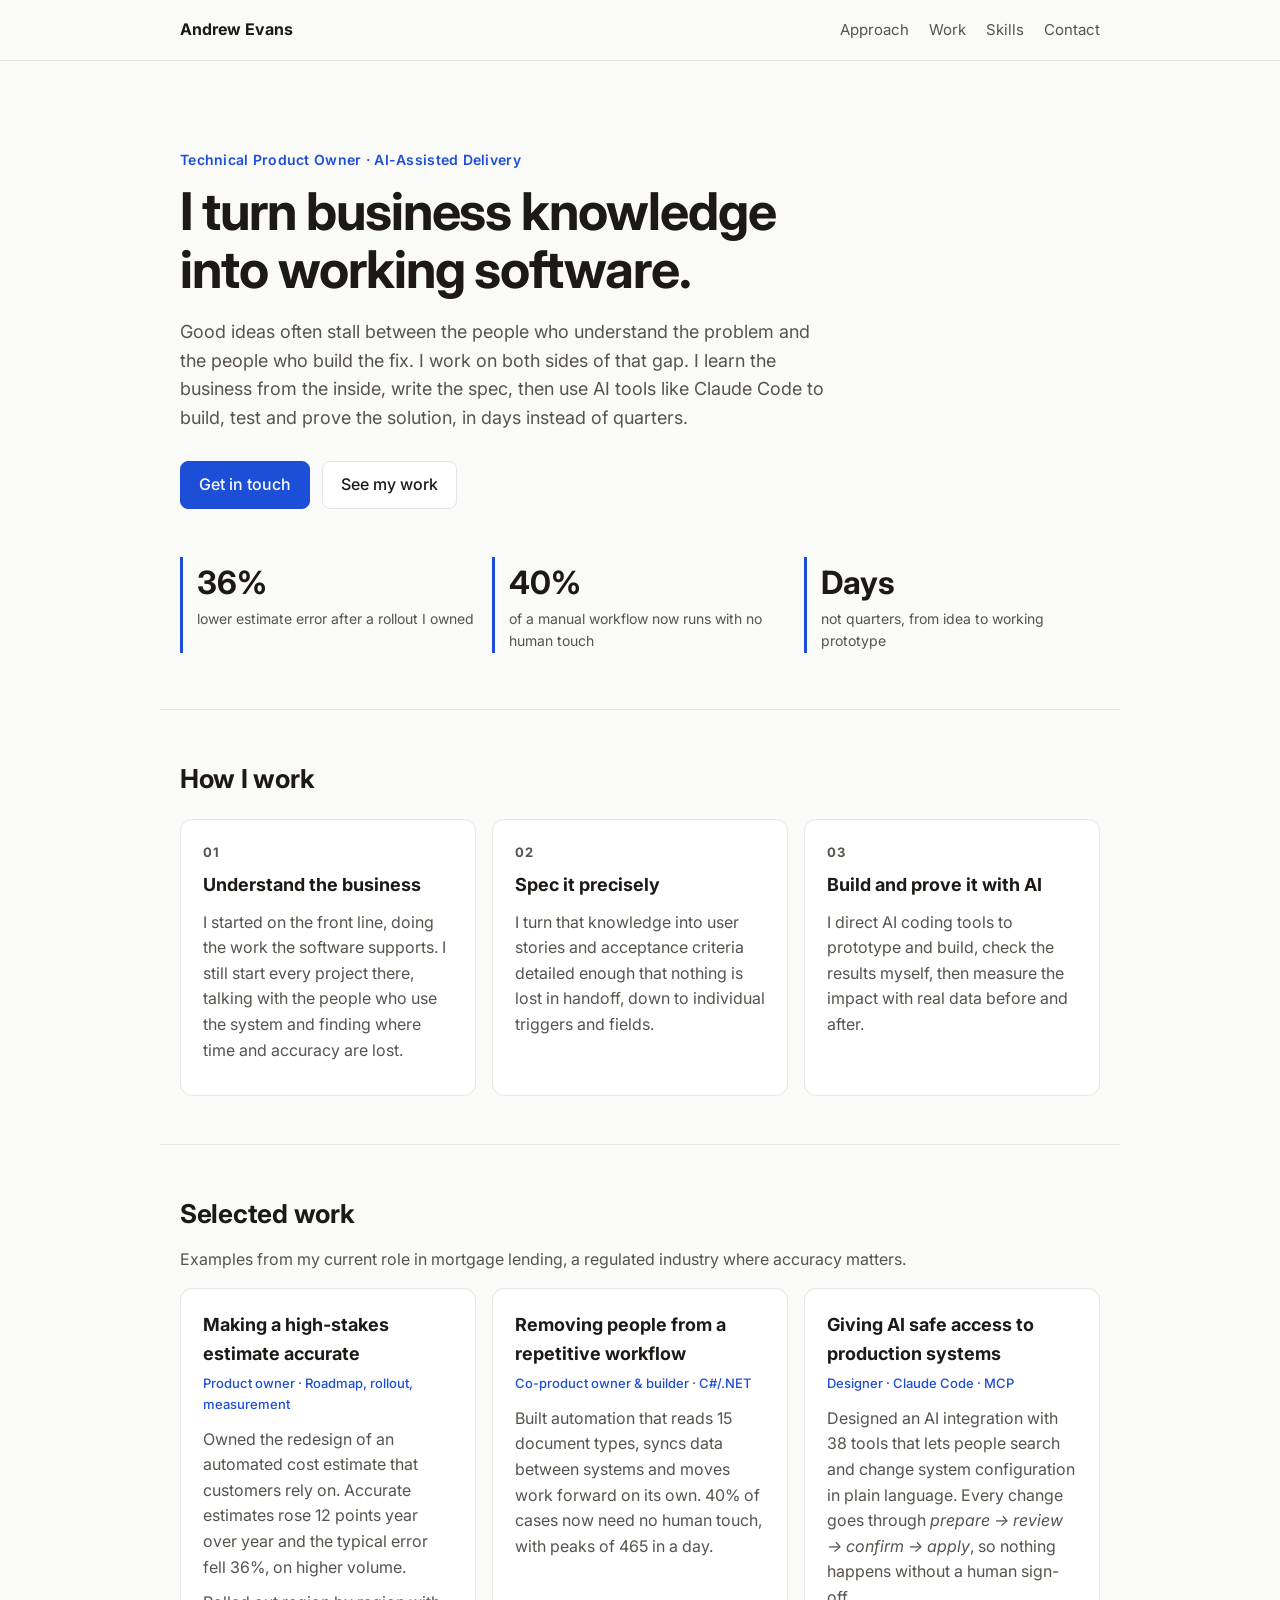
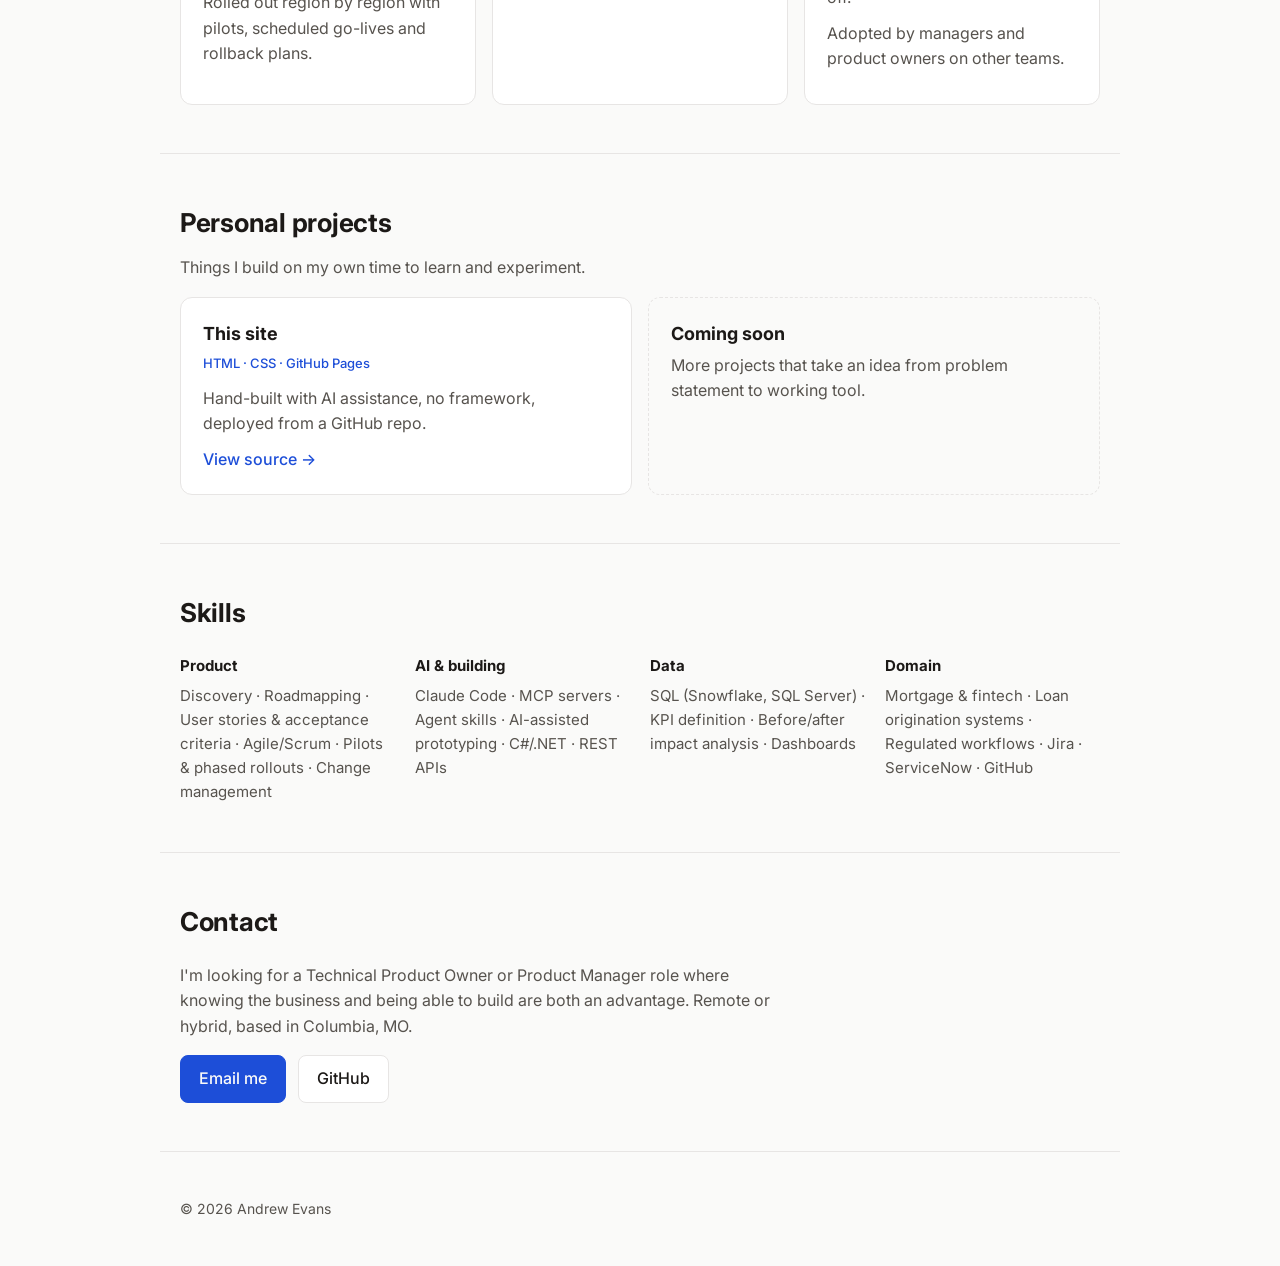
==== index.html @ 9a04994c "Reposition site around AI-assisted product ownership Co-Authored-By: Claude Opus 5.5 <noreply@anthro" ====
<!doctype html>
<html lang="en">
<head>
  <meta charset="utf-8">
  <meta name="viewport" content="width=device-width, initial-scale=1">
  <title>Andrew Evans · Technical Product Owner</title>
  <meta name="description" content="Andrew Evans: Technical Product Owner who uses AI to bridge the gap between business knowledge and implementation.">
  <link rel="preconnect" href="https://fonts.googleapis.com">
  <link rel="preconnect" href="https://fonts.gstatic.com" crossorigin>
  <link href="https://fonts.googleapis.com/css2?family=Inter:wght@400;500;600;700&display=swap" rel="stylesheet">
  <link rel="stylesheet" href="styles.css">
</head>
<body>
  <header class="site-header">
    <nav class="wrap nav">
      <a class="brand" href="#top">Andrew Evans</a>
      <ul>
        <li><a href="#approach">Approach</a></li>
        <li><a href="#work">Work</a></li>
        <li><a href="#skills">Skills</a></li>
        <li><a href="#contact">Contact</a></li>
      </ul>
    </nav>
  </header>

  <main id="top">
    <section class="hero wrap">
      <p class="eyebrow">Technical Product Owner · AI-Assisted Delivery</p>
      <h1>I turn business knowledge into working software.</h1>
      <p class="lede">
        Good ideas often stall between the people who understand the problem and the people who build the fix.
        I work on both sides of that gap. I learn the business from the inside, write the spec, then use AI tools
        like Claude Code to build, test and prove the solution, in days instead of quarters.
      </p>
      <div class="cta">
        <a class="btn primary" href="#contact">Get in touch</a>
        <a class="btn" href="#work">See my work</a>
      </div>
      <dl class="stats">
        <div><dt>36%</dt><dd>lower estimate error after a rollout I owned</dd></div>
        <div><dt>40%</dt><dd>of a manual workflow now runs with no human touch</dd></div>
        <div><dt>Days</dt><dd>not quarters, from idea to working prototype</dd></div>
      </dl>
    </section>

    <section id="approach" class="wrap section">
      <h2>How I work</h2>
      <div class="cards steps">
        <article class="card">
          <p class="step">01</p>
          <h3>Understand the business</h3>
          <p>I started on the front line, doing the work the software supports. I still start every project there, talking with the people who use the system and finding where time and accuracy are lost.</p>
        </article>
        <article class="card">
          <p class="step">02</p>
          <h3>Spec it precisely</h3>
          <p>I turn that knowledge into user stories and acceptance criteria detailed enough that nothing is lost in handoff, down to individual triggers and fields.</p>
        </article>
        <article class="card">
          <p class="step">03</p>
          <h3>Build and prove it with AI</h3>
          <p>I direct AI coding tools to prototype and build, check the results myself, then measure the impact with real data before and after.</p>
        </article>
      </div>
    </section>

    <section id="work" class="wrap section">
      <h2>Selected work</h2>
      <p class="muted">Examples from my current role in mortgage lending, a regulated industry where accuracy matters.</p>
      <div class="cards">
        <article class="card">
          <h3>Making a high-stakes estimate accurate</h3>
          <p class="meta">Product owner · Roadmap, rollout, measurement</p>
          <p>Owned the redesign of an automated cost estimate that customers rely on. Accurate estimates rose 12 points year over year and the typical error fell 36%, on higher volume.</p>
          <p>Rolled out region by region with pilots, scheduled go-lives and rollback plans.</p>
        </article>
        <article class="card">
          <h3>Removing people from a repetitive workflow</h3>
          <p class="meta">Co-product owner &amp; builder · C#/.NET</p>
          <p>Built automation that reads 15 document types, syncs data between systems and moves work forward on its own. 40% of cases now need no human touch, with peaks of 465 in a day.</p>
        </article>
        <article class="card">
          <h3>Giving AI safe access to production systems</h3>
          <p class="meta">Designer · Claude Code · MCP</p>
          <p>Designed an AI integration with 38 tools that lets people search and change system configuration in plain language. Every change goes through <em>prepare → review → confirm → apply</em>, so nothing happens without a human sign-off.</p>
          <p>Adopted by managers and product owners on other teams.</p>
        </article>
      </div>
    </section>

    <section id="projects" class="wrap section">
      <h2>Personal projects</h2>
      <p class="muted">Things I build on my own time to learn and experiment.</p>
      <div class="cards">
        <article class="card">
          <h3>This site</h3>
          <p class="meta">HTML · CSS · GitHub Pages</p>
          <p>Hand-built with AI assistance, no framework, deployed from a GitHub repo.</p>
          <a class="link" href="https://github.com/Andrew-Jake-Evans/andrew-jake-evans.github.io">View source →</a>
        </article>
        <article class="card placeholder">
          <h3>Coming soon</h3>
          <p>More projects that take an idea from problem statement to working tool.</p>
        </article>
      </div>
    </section>

    <section id="skills" class="wrap section">
      <h2>Skills</h2>
      <div class="skills">
        <div><h3>Product</h3><p>Discovery · Roadmapping · User stories &amp; acceptance criteria · Agile/Scrum · Pilots &amp; phased rollouts · Change management</p></div>
        <div><h3>AI &amp; building</h3><p>Claude Code · MCP servers · Agent skills · AI-assisted prototyping · C#/.NET · REST APIs</p></div>
        <div><h3>Data</h3><p>SQL (Snowflake, SQL Server) · KPI definition · Before/after impact analysis · Dashboards</p></div>
        <div><h3>Domain</h3><p>Mortgage &amp; fintech · Loan origination systems · Regulated workflows · Jira · ServiceNow · GitHub</p></div>
      </div>
    </section>

    <section id="contact" class="wrap section contact">
      <h2>Contact</h2>
      <p>I'm looking for a Technical Product Owner or Product Manager role where knowing the business and being able to build are both an advantage. Remote or hybrid, based in Columbia, MO.</p>
      <div class="cta">
        <a class="btn primary" href="mailto:andrew.jake.evans@gmail.com">Email me</a>
        <a class="btn" href="https://github.com/Andrew-Jake-Evans">GitHub</a>
      </div>
    </section>
  </main>

  <footer class="wrap footer">
    <p>© 2026 Andrew Evans</p>
  </footer>
</body>
</html>
---- styles.css ----
:root {
  --bg: #fafaf9;
  --surface: #ffffff;
  --text: #1c1917;
  --muted: #57534e;
  --border: #e7e5e4;
  --accent: #1d4ed8;
  --accent-soft: #dbeafe;
}
@media (prefers-color-scheme: dark) {
  :root {
    --bg: #0c0a09;
    --surface: #1c1917;
    --text: #f5f5f4;
    --muted: #a8a29e;
    --border: #292524;
    --accent: #60a5fa;
    --accent-soft: #172554;
  }
}

* { box-sizing: border-box; }
html { scroll-behavior: smooth; }
body {
  margin: 0;
  background: var(--bg);
  color: var(--text);
  font: 16px/1.6 Inter, system-ui, -apple-system, sans-serif;
}
a { color: var(--accent); }
.wrap { max-width: 960px; margin: 0 auto; padding: 0 20px; }

.site-header {
  position: sticky; top: 0; z-index: 10;
  background: color-mix(in srgb, var(--bg) 85%, transparent);
  backdrop-filter: blur(8px);
  border-bottom: 1px solid var(--border);
}
.nav { display: flex; align-items: center; justify-content: space-between; height: 60px; }
.brand { font-weight: 700; color: var(--text); text-decoration: none; }
.nav ul { display: flex; gap: 20px; list-style: none; margin: 0; padding: 0; }
.nav ul a { color: var(--muted); text-decoration: none; font-size: 15px; }
.nav ul a:hover { color: var(--text); }

.hero { padding: 88px 20px 56px; }
.eyebrow { color: var(--accent); font-weight: 600; font-size: 14px; letter-spacing: .02em; margin: 0 0 12px; }
h1 { font-size: clamp(32px, 5vw, 52px); line-height: 1.1; letter-spacing: -.02em; margin: 0 0 20px; max-width: 18ch; }
.lede { font-size: 18px; color: var(--muted); max-width: 60ch; margin: 0 0 28px; }

.cta { display: flex; flex-wrap: wrap; gap: 12px; }
.btn {
  display: inline-block; padding: 10px 18px; border-radius: 8px;
  border: 1px solid var(--border); background: var(--surface);
  color: var(--text); text-decoration: none; font-weight: 500;
}
.btn:hover { border-color: var(--accent); }
.btn.primary { background: var(--accent); border-color: var(--accent); color: var(--bg); }

.stats { display: grid; grid-template-columns: repeat(auto-fit, minmax(200px, 1fr)); gap: 16px; margin: 48px 0 0; }
.stats div { border-left: 3px solid var(--accent); padding-left: 14px; }
.stats dt { font-size: 32px; font-weight: 700; }
.stats dd { margin: 0; color: var(--muted); font-size: 14px; }

.section { padding: 48px 20px; border-top: 1px solid var(--border); }
h2 { font-size: 26px; letter-spacing: -.01em; margin: 0 0 20px; }
.muted { color: var(--muted); margin-top: -8px; }

.cards { display: grid; grid-template-columns: repeat(auto-fit, minmax(260px, 1fr)); gap: 16px; }
.card { background: var(--surface); border: 1px solid var(--border); border-radius: 12px; padding: 22px; }
.card h3 { margin: 0 0 4px; font-size: 18px; }
.card .meta { margin: 0 0 12px; color: var(--accent); font-size: 13px; font-weight: 500; }
.card p { margin: 0 0 10px; color: var(--muted); }
.card.placeholder { border-style: dashed; background: transparent; }
.link { font-weight: 500; text-decoration: none; }

.skills { display: grid; grid-template-columns: repeat(auto-fit, minmax(200px, 1fr)); gap: 20px; }
.skills h3 { margin: 0 0 6px; font-size: 15px; }
.skills p { margin: 0; color: var(--muted); font-size: 15px; }

.contact p { max-width: 60ch; color: var(--muted); }
.footer { padding: 32px 20px; color: var(--muted); font-size: 14px; border-top: 1px solid var(--border); }

@media (max-width: 600px) {
  .nav ul { gap: 14px; }
  .nav ul li:nth-child(3) { display: none; }
  .hero { padding-top: 56px; }
}

.step { font-size: 13px; font-weight: 700; color: var(--accent); margin: 0 0 8px !important; letter-spacing: .05em; }
.steps .card h3 { margin-bottom: 10px; }
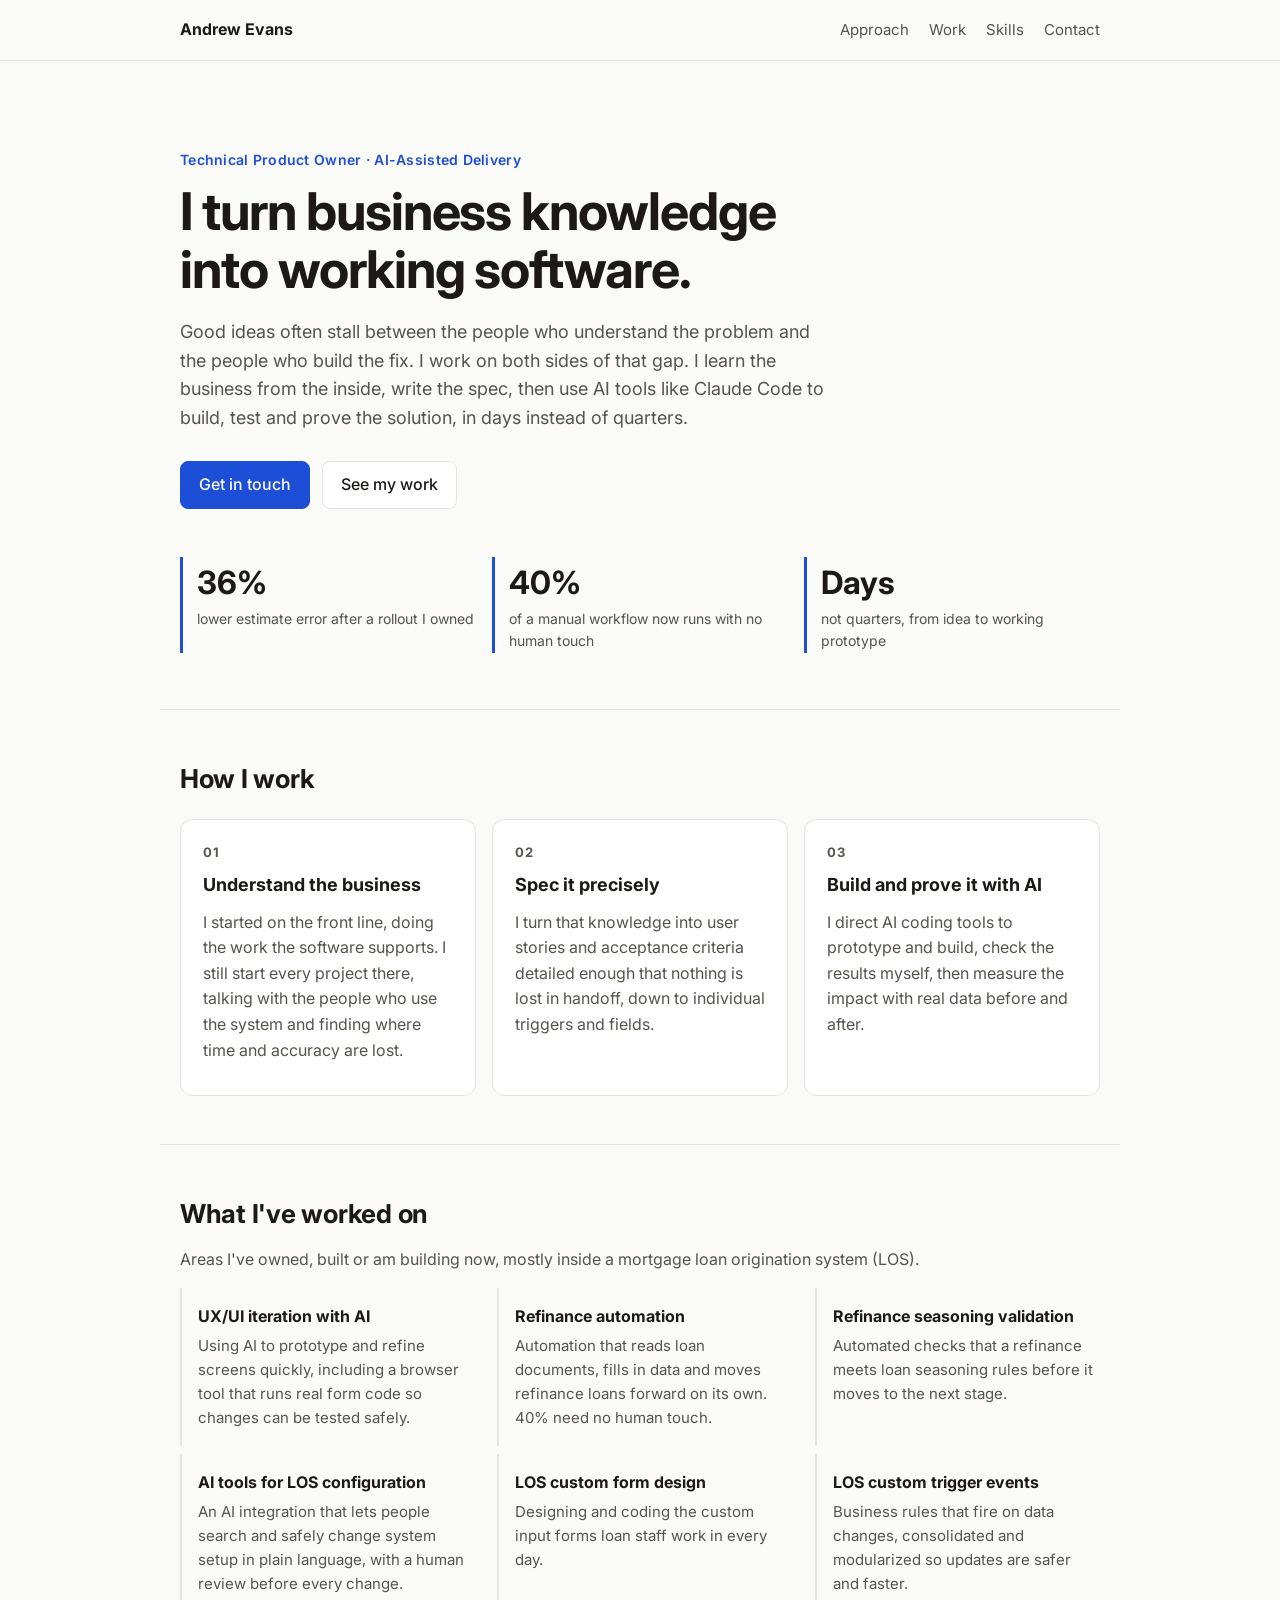
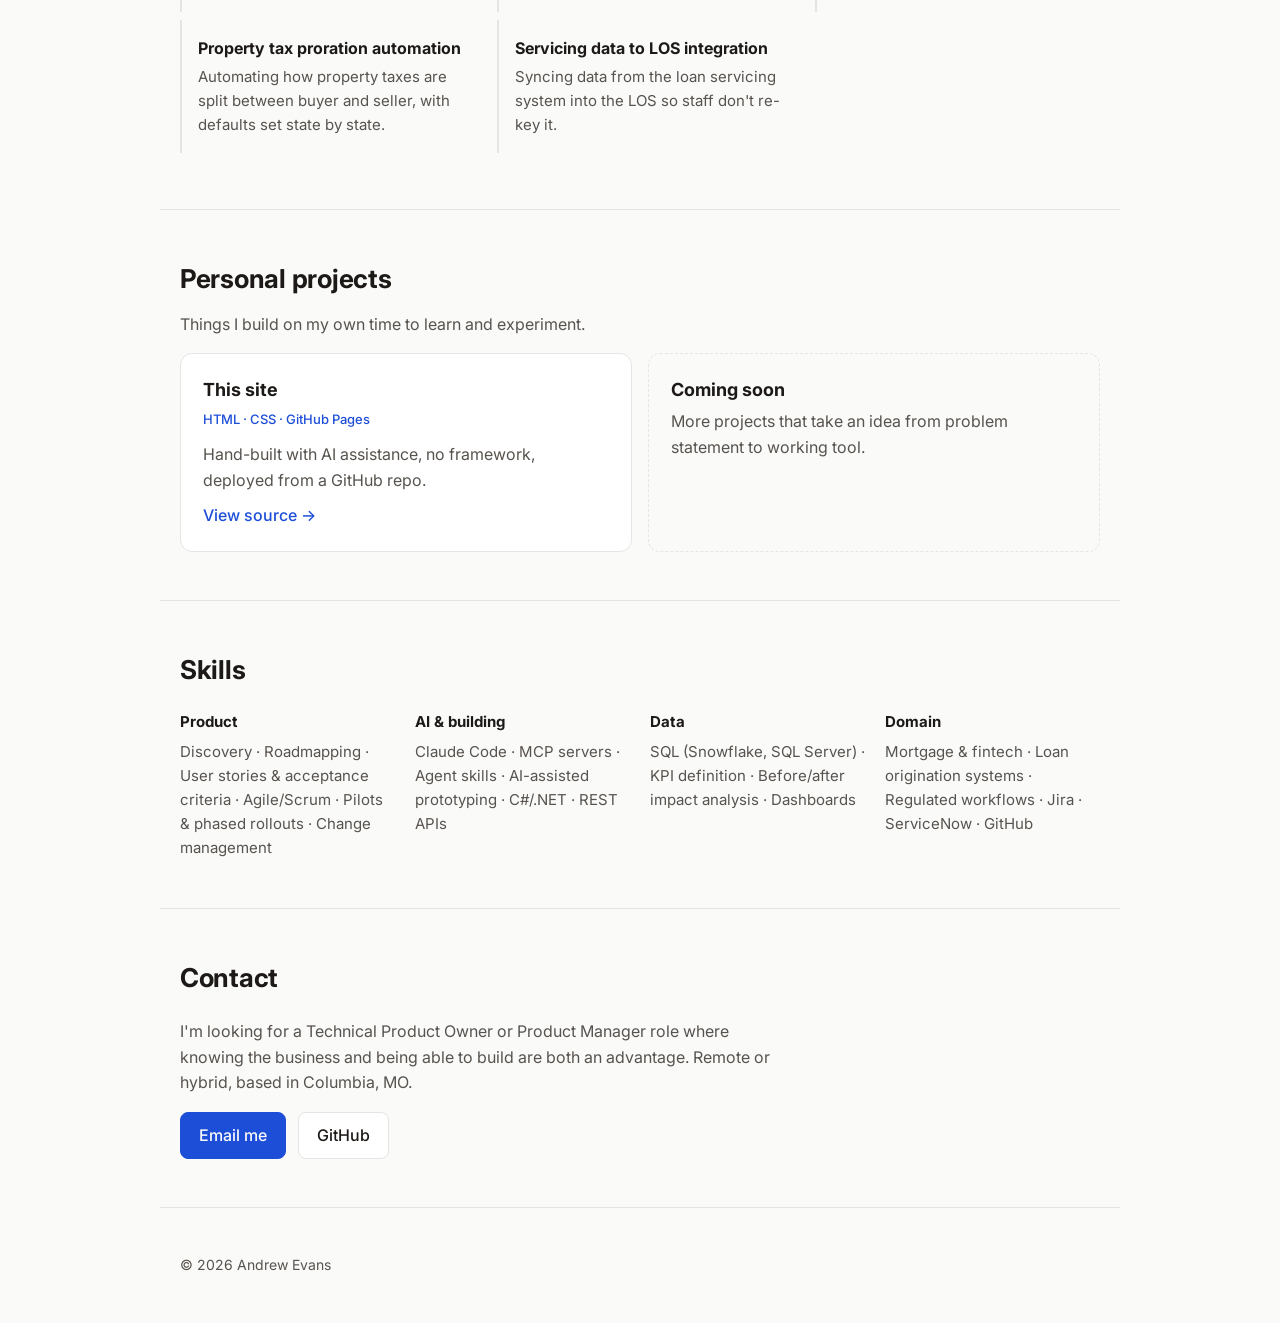
==== commit 74b2b9ec: "Replace selected work with list of areas worked on Co-Authored-By: Claude Opus 5.5 <noreply@anthropi" ====
--- a/index.html
+++ b/index.html
@@ -65,27 +65,42 @@
     </section>
 
     <section id="work" class="wrap section">
-      <h2>Selected work</h2>
-      <p class="muted">Examples from my current role in mortgage lending, a regulated industry where accuracy matters.</p>
-      <div class="cards">
-        <article class="card">
-          <h3>Making a high-stakes estimate accurate</h3>
-          <p class="meta">Product owner · Roadmap, rollout, measurement</p>
-          <p>Owned the redesign of an automated cost estimate that customers rely on. Accurate estimates rose 12 points year over year and the typical error fell 36%, on higher volume.</p>
-          <p>Rolled out region by region with pilots, scheduled go-lives and rollback plans.</p>
-        </article>
-        <article class="card">
-          <h3>Removing people from a repetitive workflow</h3>
-          <p class="meta">Co-product owner &amp; builder · C#/.NET</p>
-          <p>Built automation that reads 15 document types, syncs data between systems and moves work forward on its own. 40% of cases now need no human touch, with peaks of 465 in a day.</p>
-        </article>
-        <article class="card">
-          <h3>Giving AI safe access to production systems</h3>
-          <p class="meta">Designer · Claude Code · MCP</p>
-          <p>Designed an AI integration with 38 tools that lets people search and change system configuration in plain language. Every change goes through <em>prepare → review → confirm → apply</em>, so nothing happens without a human sign-off.</p>
-          <p>Adopted by managers and product owners on other teams.</p>
-        </article>
-      </div>
+      <h2>What I've worked on</h2>
+      <p class="muted">Areas I've owned, built or am building now, mostly inside a mortgage loan origination system (LOS).</p>
+      <ul class="worklist">
+        <li>
+          <h3>UX/UI iteration with AI</h3>
+          <p>Using AI to prototype and refine screens quickly, including a browser tool that runs real form code so changes can be tested safely.</p>
+        </li>
+        <li>
+          <h3>Refinance automation</h3>
+          <p>Automation that reads loan documents, fills in data and moves refinance loans forward on its own. 40% need no human touch.</p>
+        </li>
+        <li>
+          <h3>Refinance seasoning validation</h3>
+          <p>Automated checks that a refinance meets loan seasoning rules before it moves to the next stage.</p>
+        </li>
+        <li>
+          <h3>AI tools for LOS configuration</h3>
+          <p>An AI integration that lets people search and safely change system setup in plain language, with a human review before every change.</p>
+        </li>
+        <li>
+          <h3>LOS custom form design</h3>
+          <p>Designing and coding the custom input forms loan staff work in every day.</p>
+        </li>
+        <li>
+          <h3>LOS custom trigger events</h3>
+          <p>Business rules that fire on data changes, consolidated and modularized so updates are safer and faster.</p>
+        </li>
+        <li>
+          <h3>Property tax proration automation</h3>
+          <p>Automating how property taxes are split between buyer and seller, with defaults set state by state.</p>
+        </li>
+        <li>
+          <h3>Servicing data to LOS integration</h3>
+          <p>Syncing data from the loan servicing system into the LOS so staff don't re-key it.</p>
+        </li>
+      </ul>
     </section>
 
     <section id="projects" class="wrap section">
--- a/styles.css
+++ b/styles.css
@@ -88,3 +88,9 @@
 
 .step { font-size: 13px; font-weight: 700; color: var(--accent); margin: 0 0 8px !important; letter-spacing: .05em; }
 .steps .card h3 { margin-bottom: 10px; }
+
+.worklist { list-style: none; margin: 0; padding: 0; display: grid; grid-template-columns: repeat(auto-fit, minmax(280px, 1fr)); gap: 0 32px; }
+.worklist li { padding: 16px 0 16px 16px; border-left: 2px solid var(--border); margin-bottom: 8px; }
+.worklist li:hover { border-left-color: var(--accent); }
+.worklist h3 { margin: 0 0 4px; font-size: 16px; }
+.worklist p { margin: 0; color: var(--muted); font-size: 15px; }
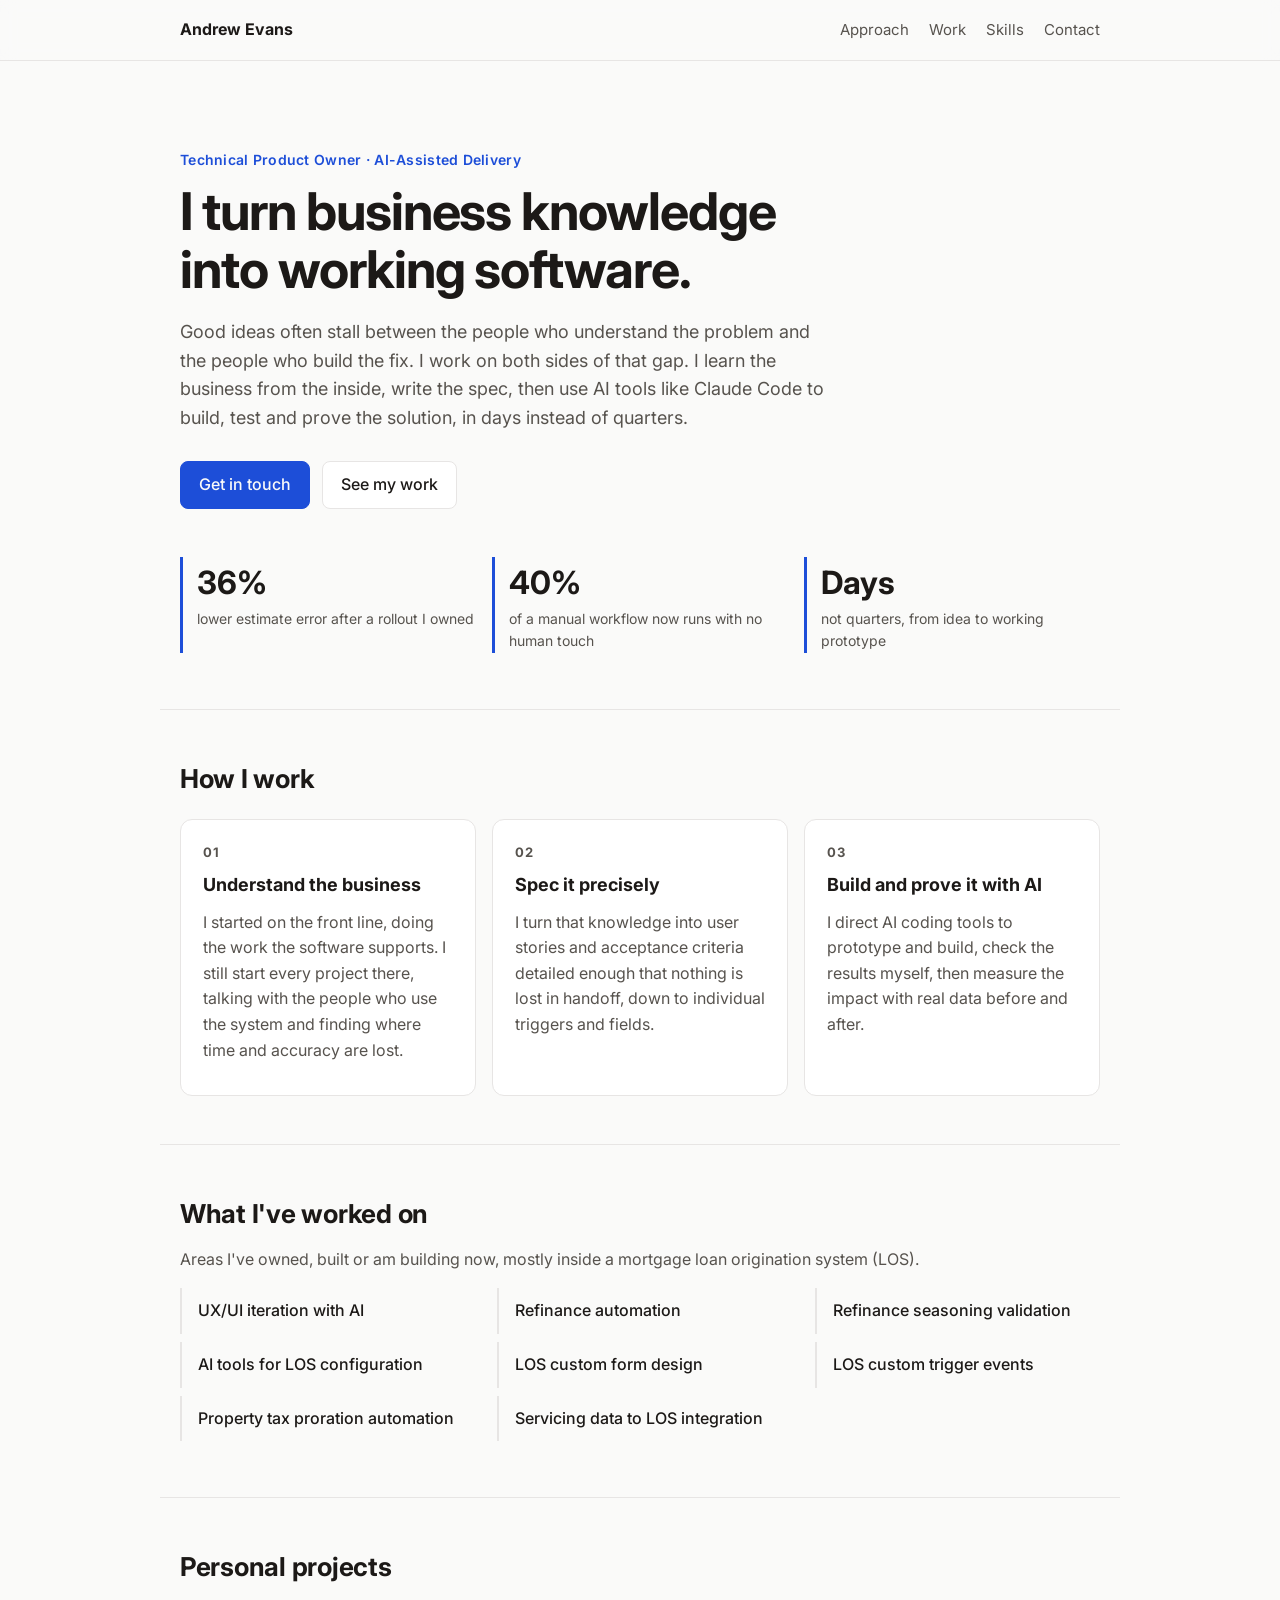
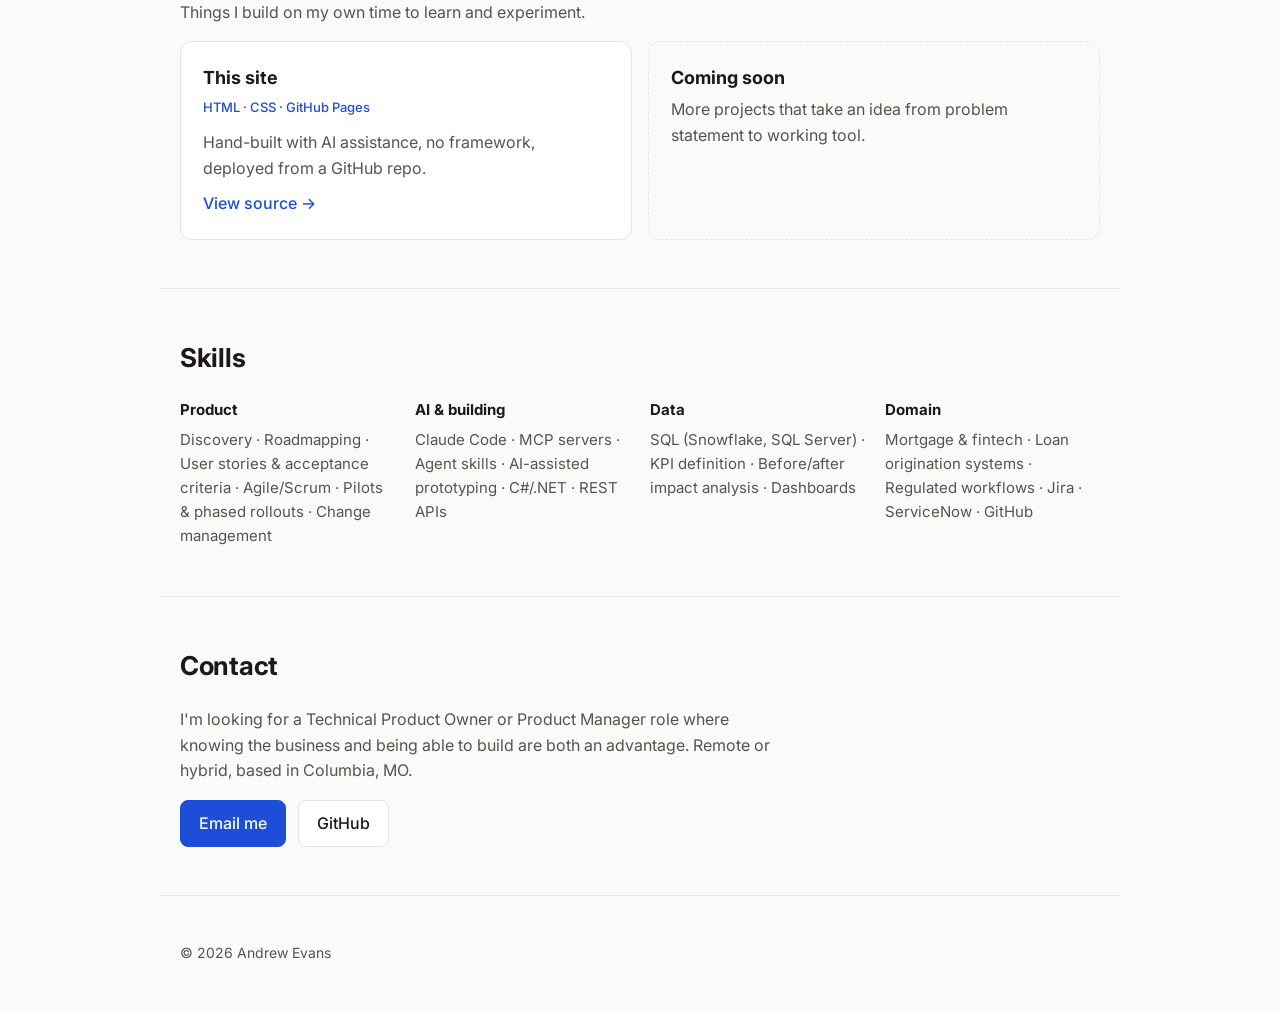
==== commit 2de3cb9c: "Show work areas as titles only Co-Authored-By: Claude Opus 5.5 <noreply@anthropic.com>" ====
--- a/index.html
+++ b/index.html
@@ -68,38 +68,14 @@
       <h2>What I've worked on</h2>
       <p class="muted">Areas I've owned, built or am building now, mostly inside a mortgage loan origination system (LOS).</p>
       <ul class="worklist">
-        <li>
-          <h3>UX/UI iteration with AI</h3>
-          <p>Using AI to prototype and refine screens quickly, including a browser tool that runs real form code so changes can be tested safely.</p>
-        </li>
-        <li>
-          <h3>Refinance automation</h3>
-          <p>Automation that reads loan documents, fills in data and moves refinance loans forward on its own. 40% need no human touch.</p>
-        </li>
-        <li>
-          <h3>Refinance seasoning validation</h3>
-          <p>Automated checks that a refinance meets loan seasoning rules before it moves to the next stage.</p>
-        </li>
-        <li>
-          <h3>AI tools for LOS configuration</h3>
-          <p>An AI integration that lets people search and safely change system setup in plain language, with a human review before every change.</p>
-        </li>
-        <li>
-          <h3>LOS custom form design</h3>
-          <p>Designing and coding the custom input forms loan staff work in every day.</p>
-        </li>
-        <li>
-          <h3>LOS custom trigger events</h3>
-          <p>Business rules that fire on data changes, consolidated and modularized so updates are safer and faster.</p>
-        </li>
-        <li>
-          <h3>Property tax proration automation</h3>
-          <p>Automating how property taxes are split between buyer and seller, with defaults set state by state.</p>
-        </li>
-        <li>
-          <h3>Servicing data to LOS integration</h3>
-          <p>Syncing data from the loan servicing system into the LOS so staff don't re-key it.</p>
-        </li>
+        <li><h3>UX/UI iteration with AI</h3></li>
+        <li><h3>Refinance automation</h3></li>
+        <li><h3>Refinance seasoning validation</h3></li>
+        <li><h3>AI tools for LOS configuration</h3></li>
+        <li><h3>LOS custom form design</h3></li>
+        <li><h3>LOS custom trigger events</h3></li>
+        <li><h3>Property tax proration automation</h3></li>
+        <li><h3>Servicing data to LOS integration</h3></li>
       </ul>
     </section>
 
--- a/styles.css
+++ b/styles.css
@@ -90,7 +90,7 @@
 .steps .card h3 { margin-bottom: 10px; }
 
 .worklist { list-style: none; margin: 0; padding: 0; display: grid; grid-template-columns: repeat(auto-fit, minmax(280px, 1fr)); gap: 0 32px; }
-.worklist li { padding: 16px 0 16px 16px; border-left: 2px solid var(--border); margin-bottom: 8px; }
+.worklist li { padding: 10px 0 10px 16px; border-left: 2px solid var(--border); margin-bottom: 8px; }
 .worklist li:hover { border-left-color: var(--accent); }
-.worklist h3 { margin: 0 0 4px; font-size: 16px; }
+.worklist h3 { margin: 0; font-size: 16px; font-weight: 500; }
 .worklist p { margin: 0; color: var(--muted); font-size: 15px; }
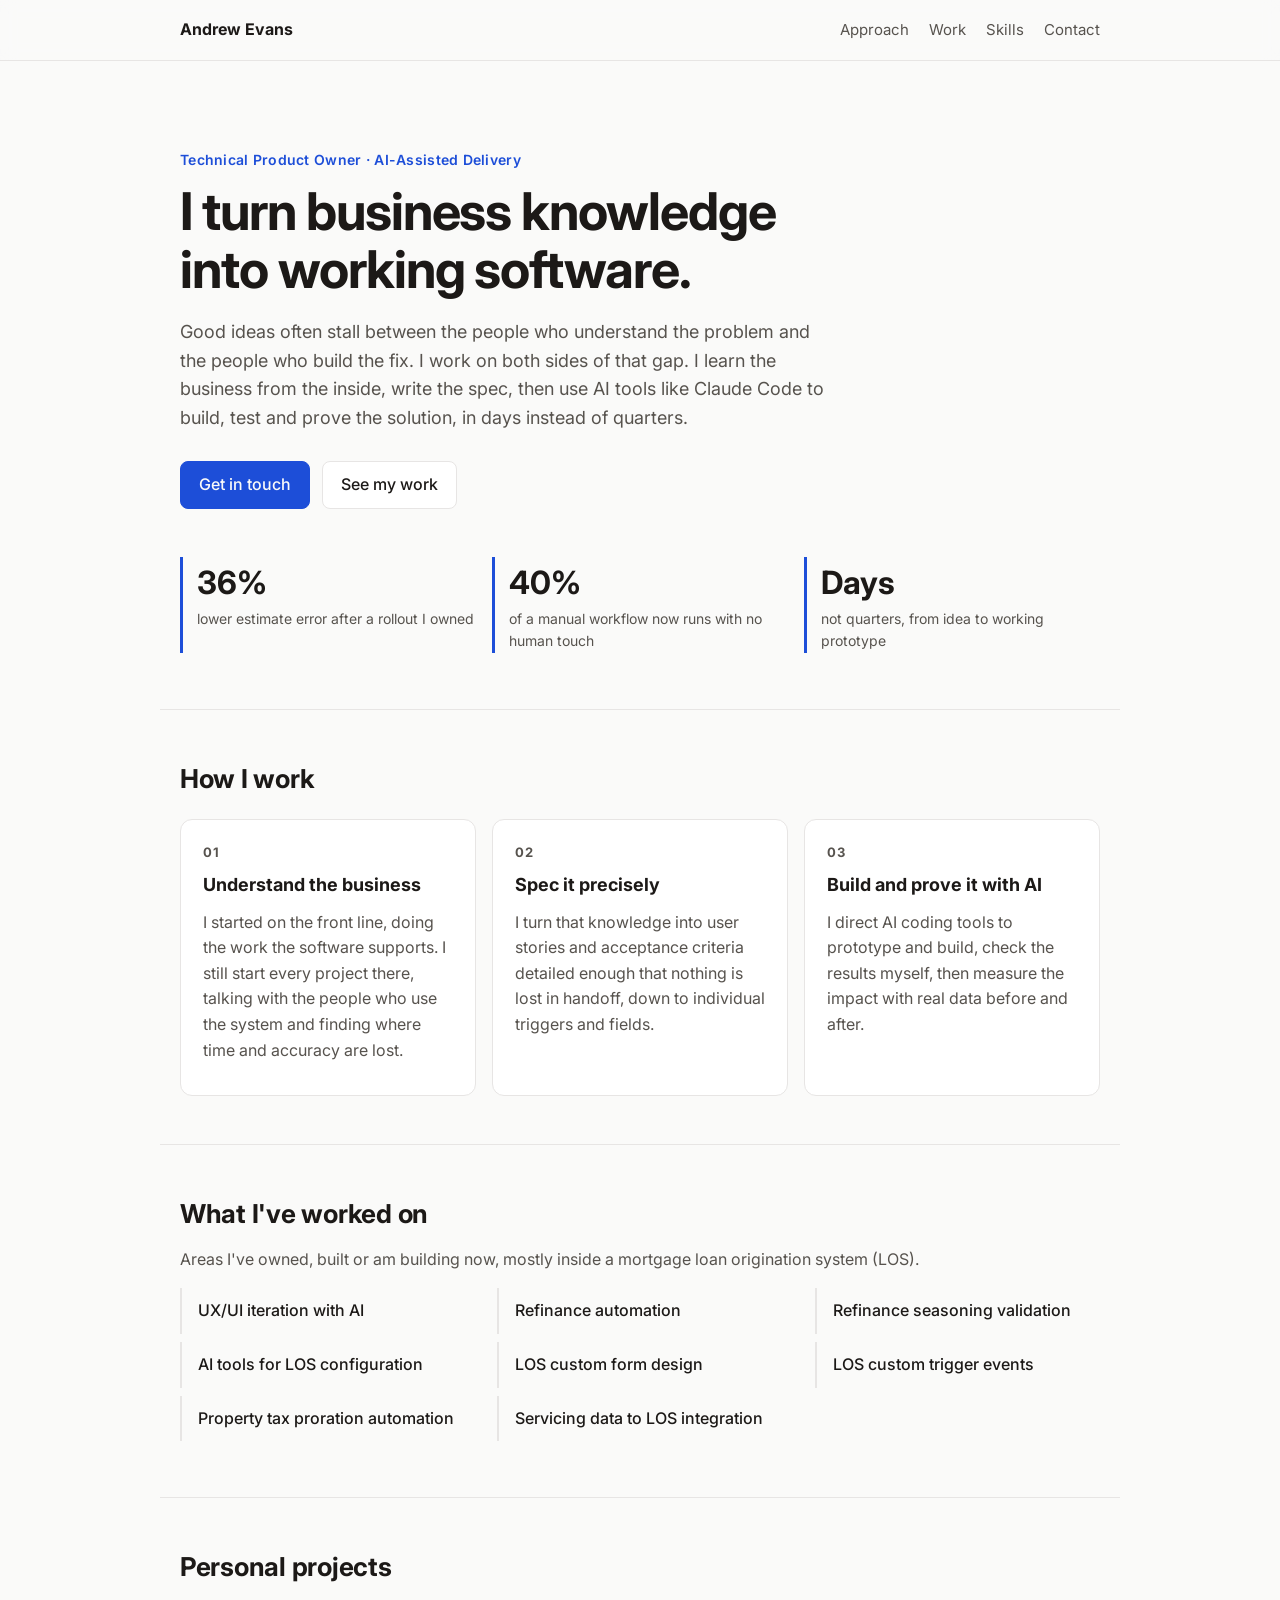
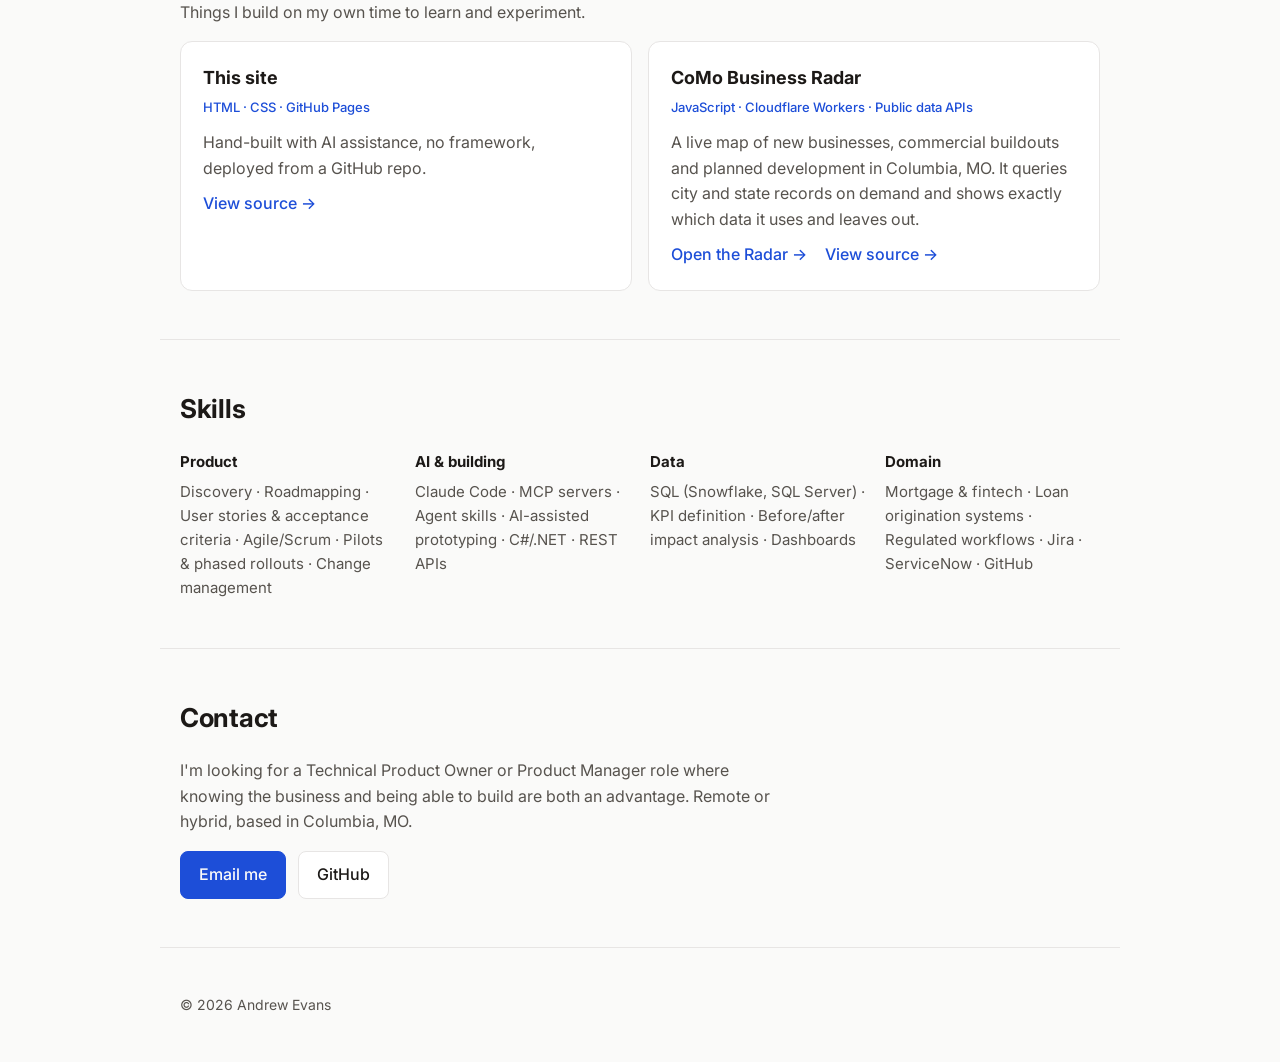
==== commit f81efd88: "Add CoMo Business Radar to personal projects Co-Authored-By: Claude Opus 5.5 <noreply@anthropic.com>" ====
--- a/index.html
+++ b/index.html
@@ -89,9 +89,12 @@
           <p>Hand-built with AI assistance, no framework, deployed from a GitHub repo.</p>
           <a class="link" href="https://github.com/Andrew-Jake-Evans/andrew-jake-evans.github.io">View source →</a>
         </article>
-        <article class="card placeholder">
-          <h3>Coming soon</h3>
-          <p>More projects that take an idea from problem statement to working tool.</p>
+        <article class="card">
+          <h3>CoMo Business Radar</h3>
+          <p class="meta">JavaScript · Cloudflare Workers · Public data APIs</p>
+          <p>A live map of new businesses, commercial buildouts and planned development in Columbia, MO. It queries city and state records on demand and shows exactly which data it uses and leaves out.</p>
+          <a class="link" href="https://andrew-jake-evans.github.io/como-business-radar/">Open the Radar →</a>
+          <a class="link" href="https://github.com/Andrew-Jake-Evans/como-business-radar">View source →</a>
         </article>
       </div>
     </section>
--- a/styles.css
+++ b/styles.css
@@ -94,3 +94,4 @@
 .worklist li:hover { border-left-color: var(--accent); }
 .worklist h3 { margin: 0; font-size: 16px; font-weight: 500; }
 .worklist p { margin: 0; color: var(--muted); font-size: 15px; }
+.card .link + .link { margin-left: 14px; }
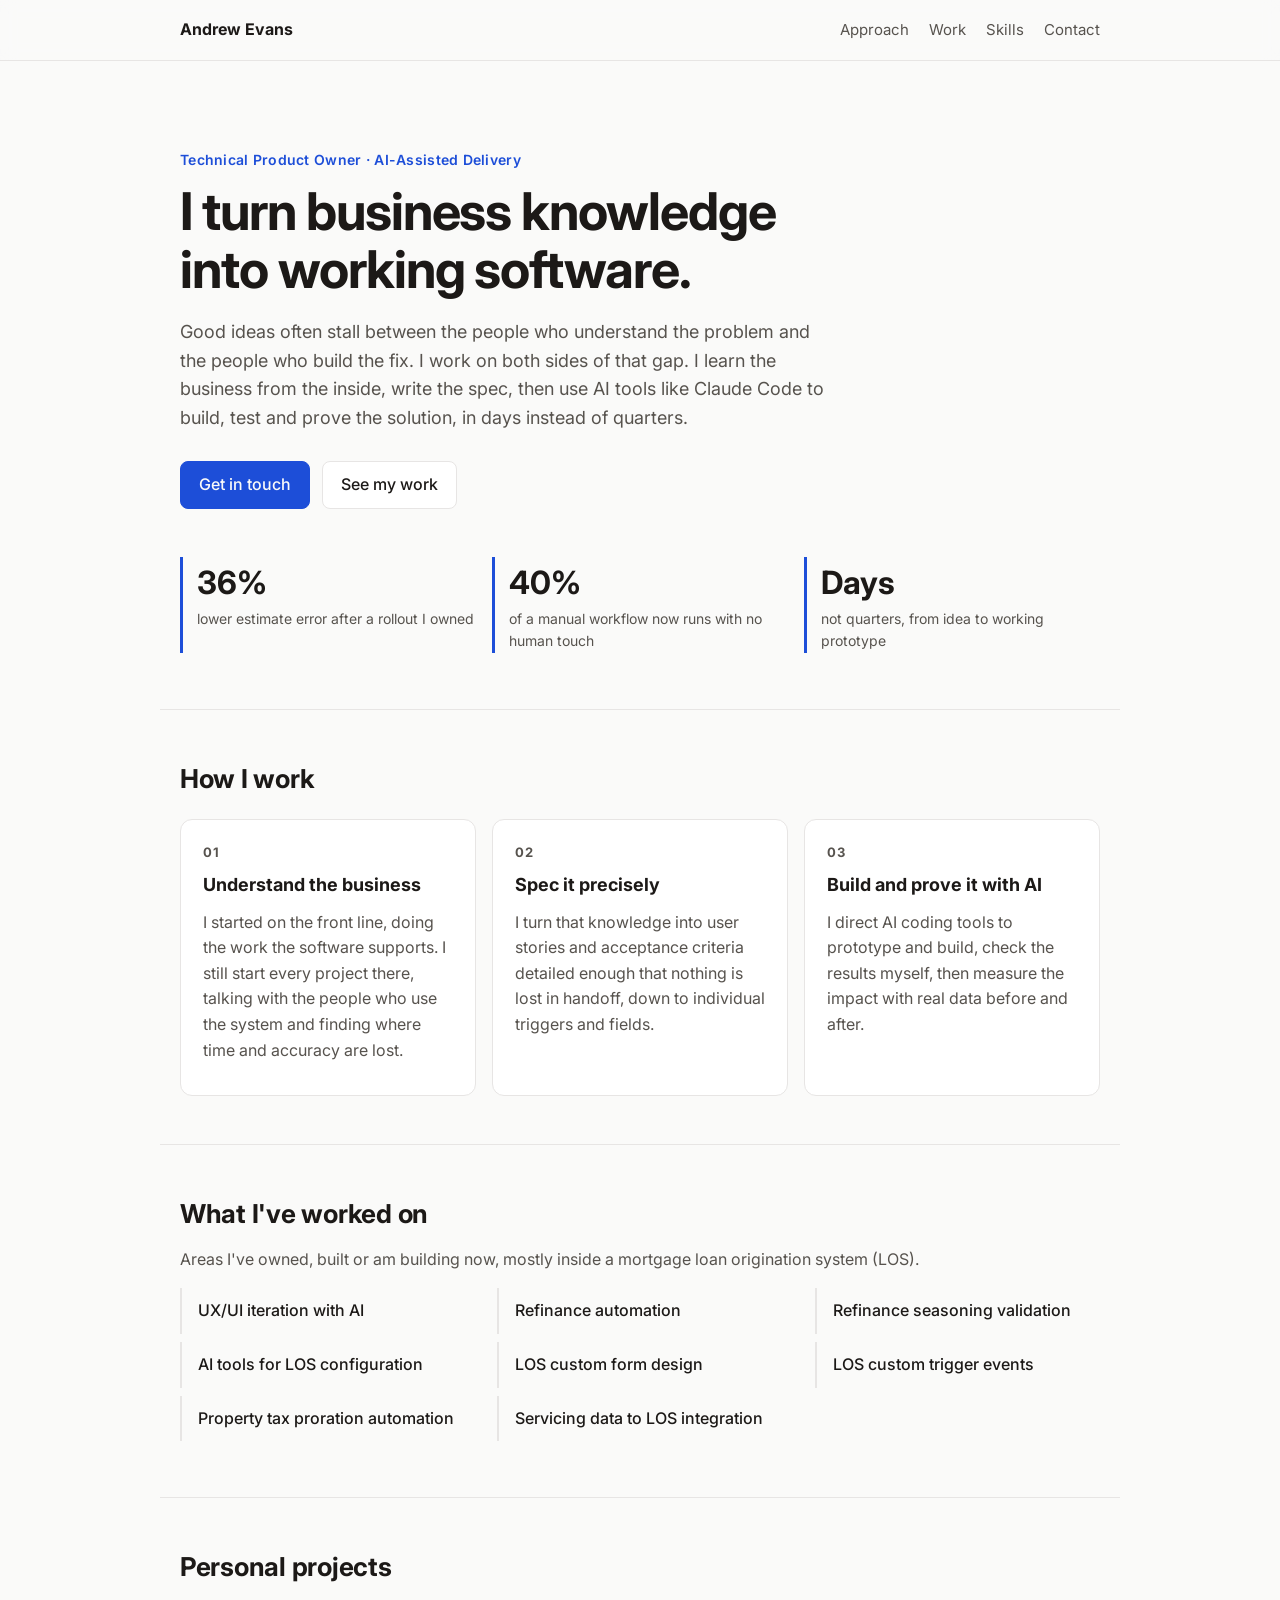
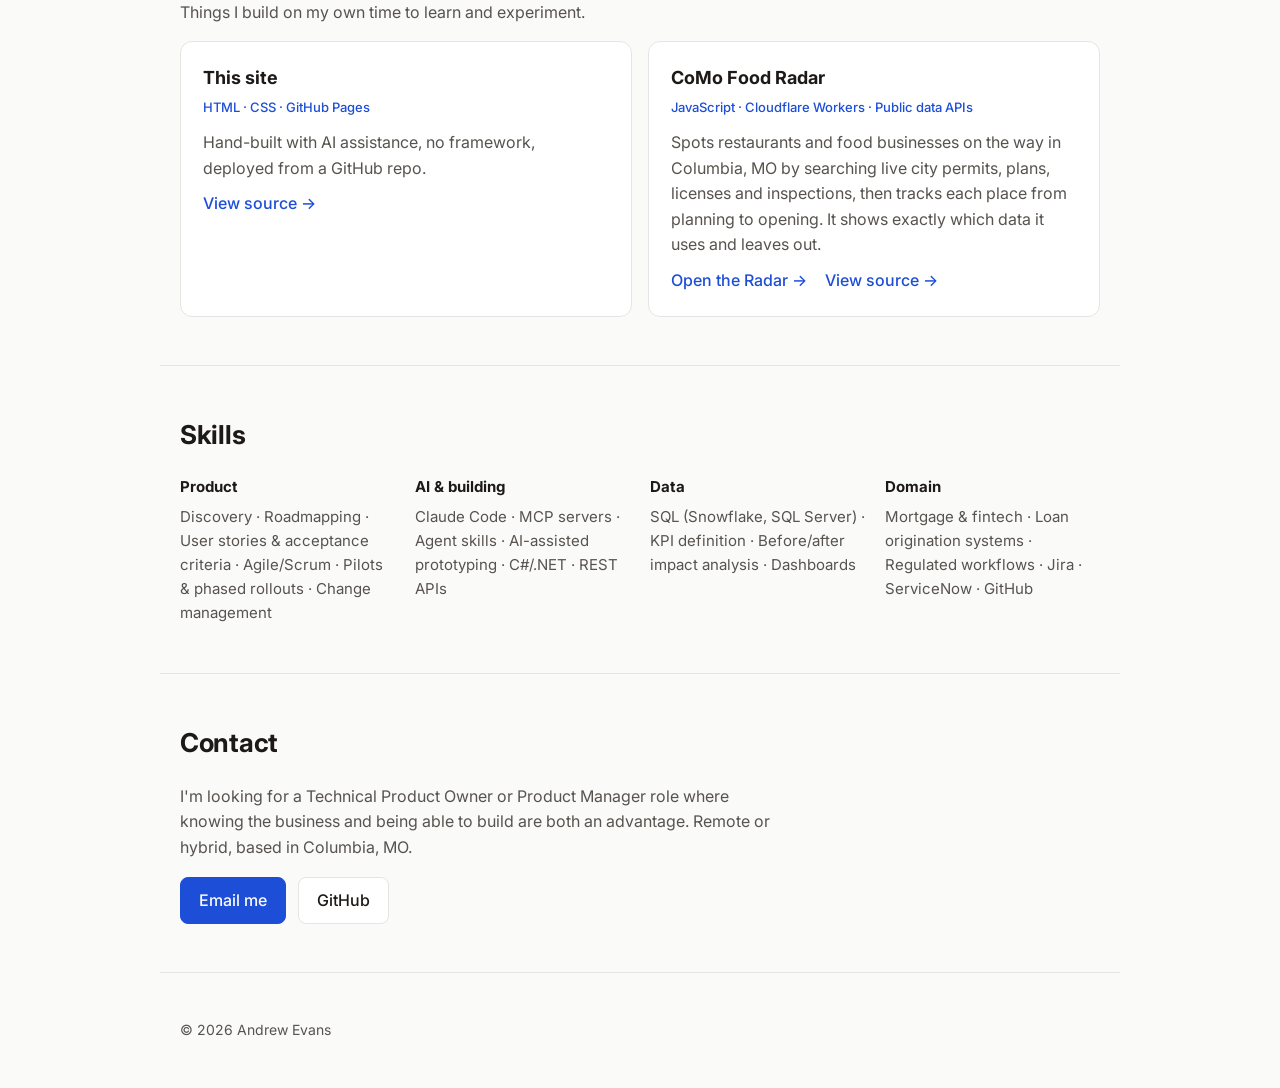
==== commit 97f76289: "Update project card for CoMo Food Radar Co-Authored-By: Claude Opus 5.5 <noreply@anthropic.com>" ====
--- a/index.html
+++ b/index.html
@@ -90,9 +90,9 @@
           <a class="link" href="https://github.com/Andrew-Jake-Evans/andrew-jake-evans.github.io">View source →</a>
         </article>
         <article class="card">
-          <h3>CoMo Business Radar</h3>
+          <h3>CoMo Food Radar</h3>
           <p class="meta">JavaScript · Cloudflare Workers · Public data APIs</p>
-          <p>A live map of new businesses, commercial buildouts and planned development in Columbia, MO. It queries city and state records on demand and shows exactly which data it uses and leaves out.</p>
+          <p>Spots restaurants and food businesses on the way in Columbia, MO by searching live city permits, plans, licenses and inspections, then tracks each place from planning to opening. It shows exactly which data it uses and leaves out.</p>
           <a class="link" href="https://andrew-jake-evans.github.io/como-business-radar/">Open the Radar →</a>
           <a class="link" href="https://github.com/Andrew-Jake-Evans/como-business-radar">View source →</a>
         </article>
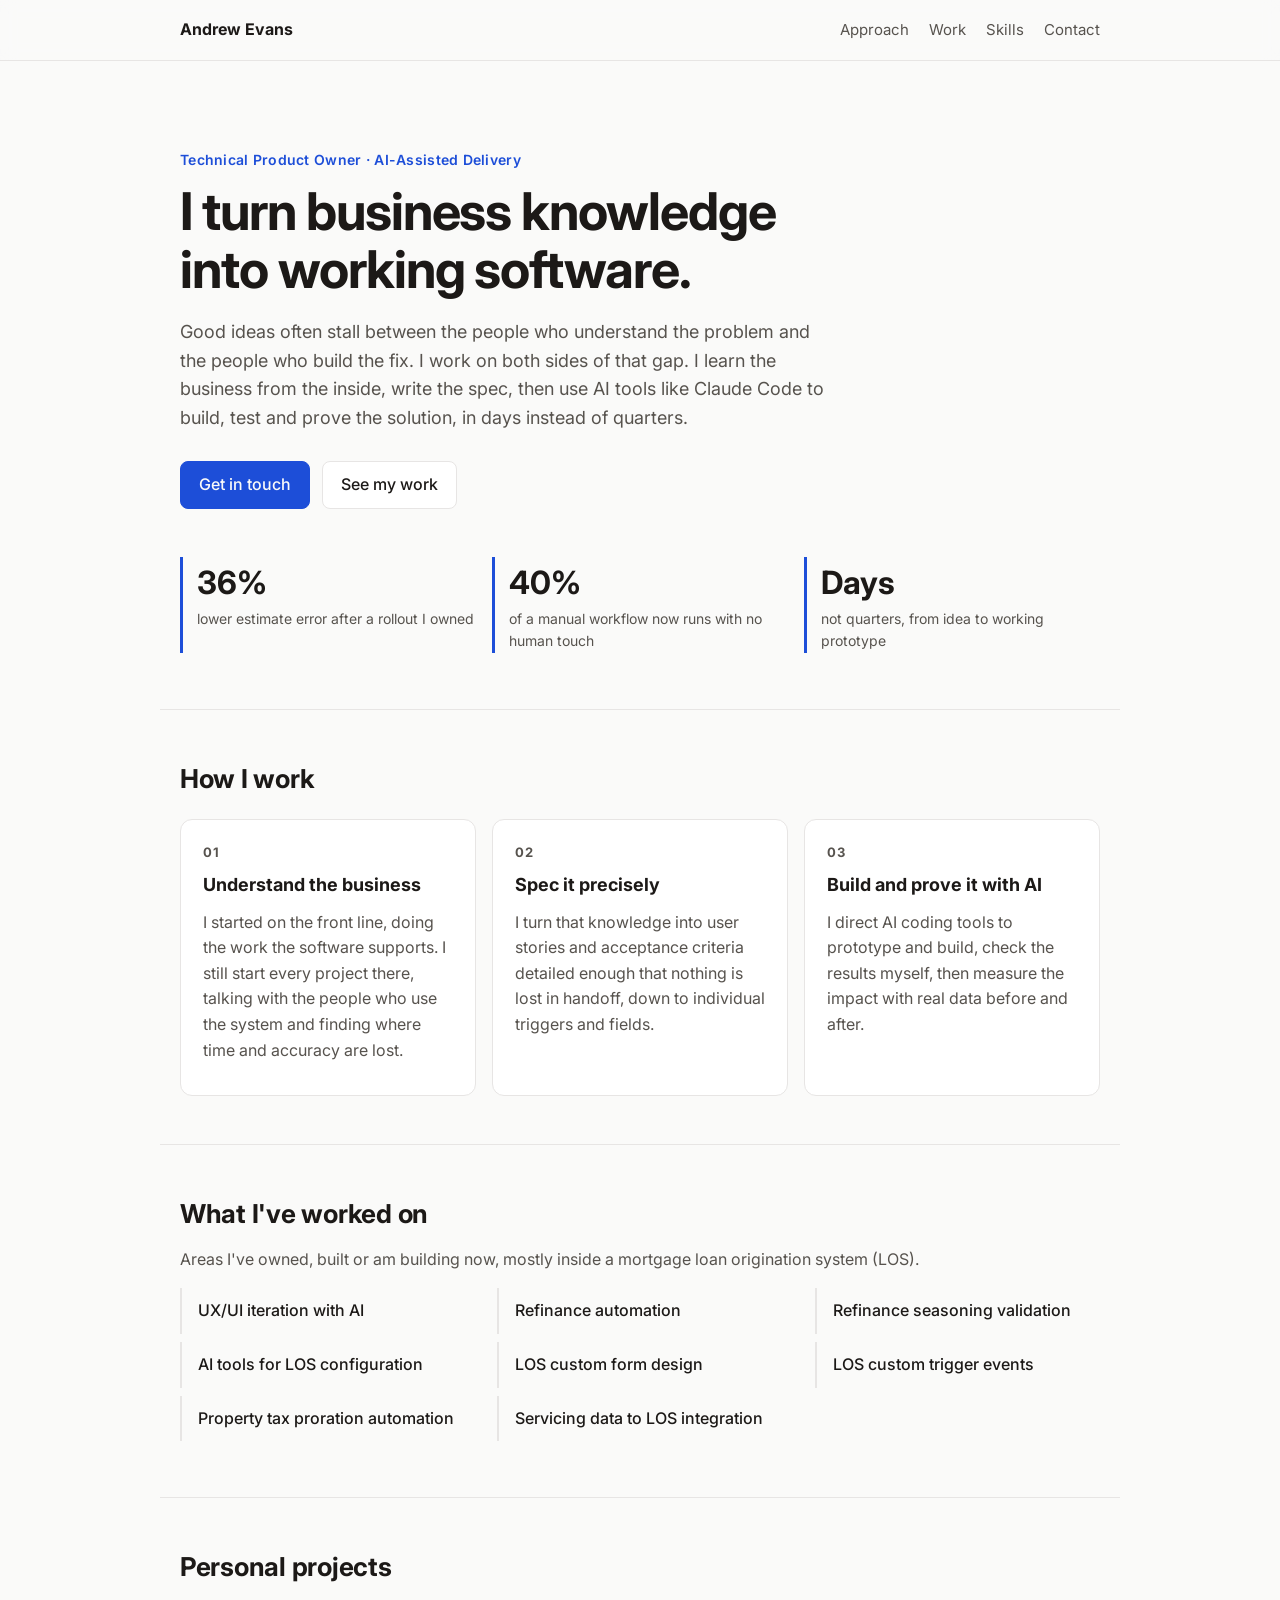
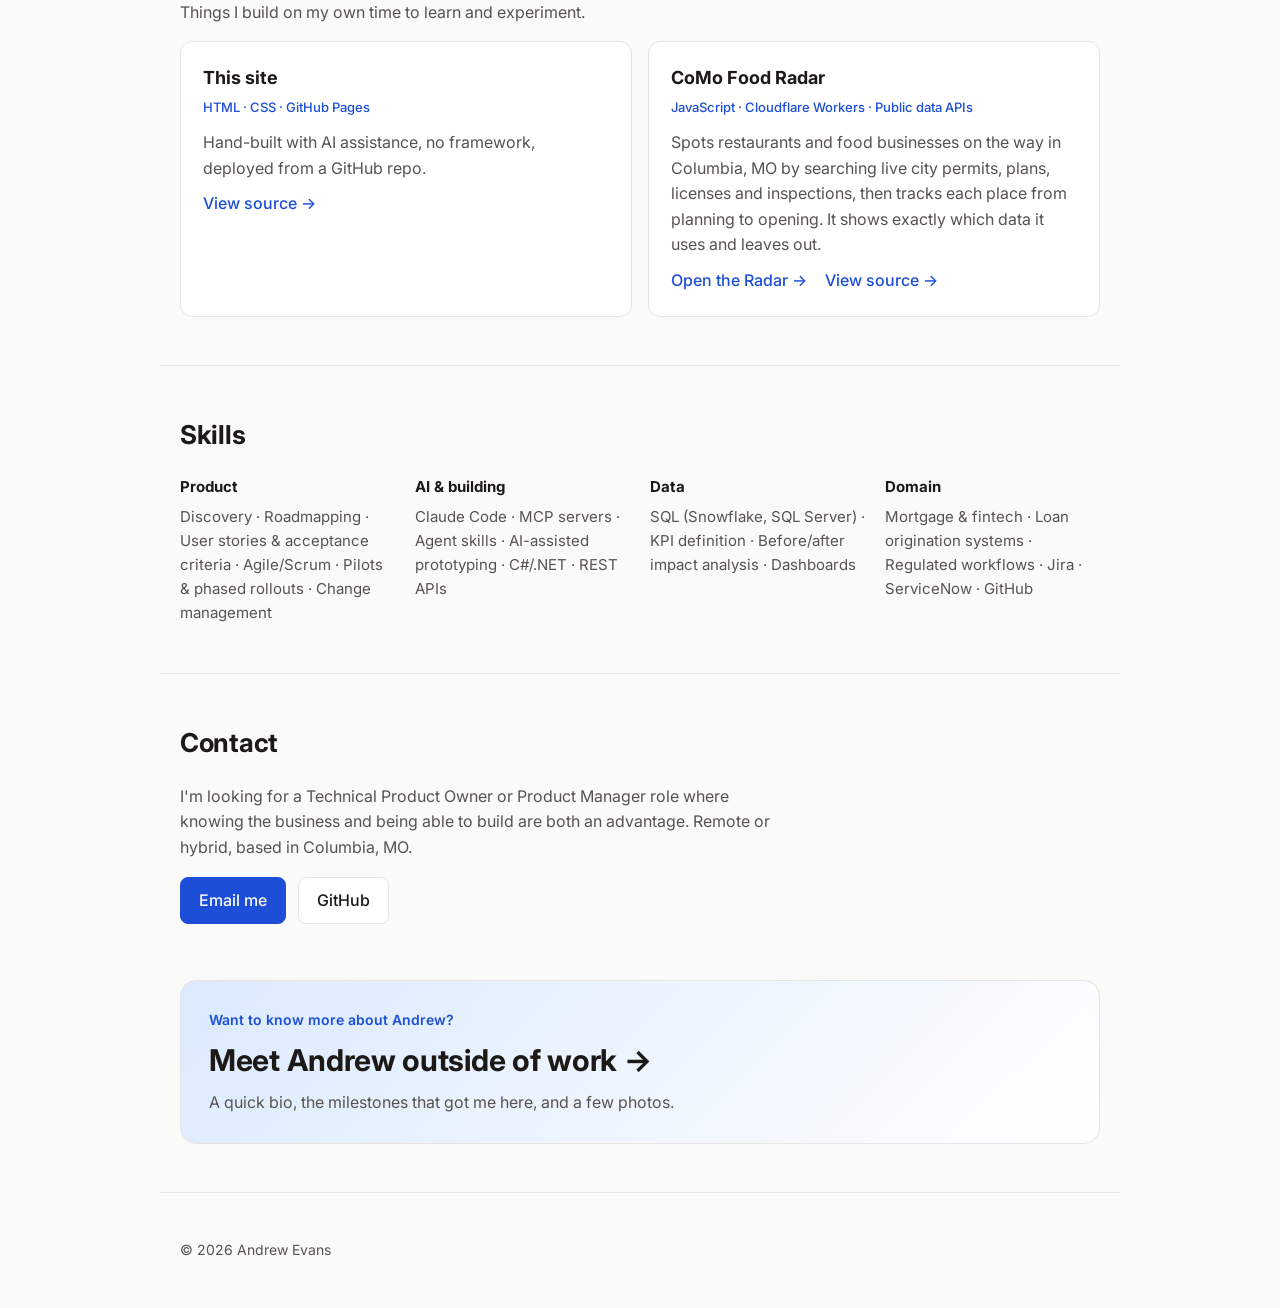
==== commit 084d6e0a: "Add Meet Andrew page (bio, milestones, gallery) and footer callout; personal content pending Co-Auth" ====
--- a/index.html
+++ b/index.html
@@ -117,6 +117,14 @@
         <a class="btn" href="https://github.com/Andrew-Jake-Evans">GitHub</a>
       </div>
     </section>
+
+    <section class="wrap meet">
+      <a class="meet-card" href="about/">
+        <span class="meet-kicker">Want to know more about Andrew?</span>
+        <span class="meet-title">Meet Andrew outside of work →</span>
+        <span class="meet-sub">A quick bio, the milestones that got me here, and a few photos.</span>
+      </a>
+    </section>
   </main>
 
   <footer class="wrap footer">
--- a/styles.css
+++ b/styles.css
@@ -95,3 +95,15 @@
 .worklist h3 { margin: 0; font-size: 16px; font-weight: 500; }
 .worklist p { margin: 0; color: var(--muted); font-size: 15px; }
 .card .link + .link { margin-left: 14px; }
+
+/* Meet Andrew callout */
+.meet { padding: 8px 20px 48px; }
+.meet-card {
+  display: block; text-decoration: none; color: var(--text); border-radius: 16px; padding: 28px;
+  background: linear-gradient(135deg, var(--accent-soft), var(--surface)); border: 1px solid var(--border);
+  transition: border-color .15s, transform .15s;
+}
+.meet-card:hover { border-color: var(--accent); transform: translateY(-2px); }
+.meet-kicker { display: block; color: var(--accent); font-weight: 600; font-size: 14px; }
+.meet-title { display: block; font-size: clamp(22px, 3vw, 30px); font-weight: 700; letter-spacing: -.01em; margin: 4px 0 6px; }
+.meet-sub { display: block; color: var(--muted); }
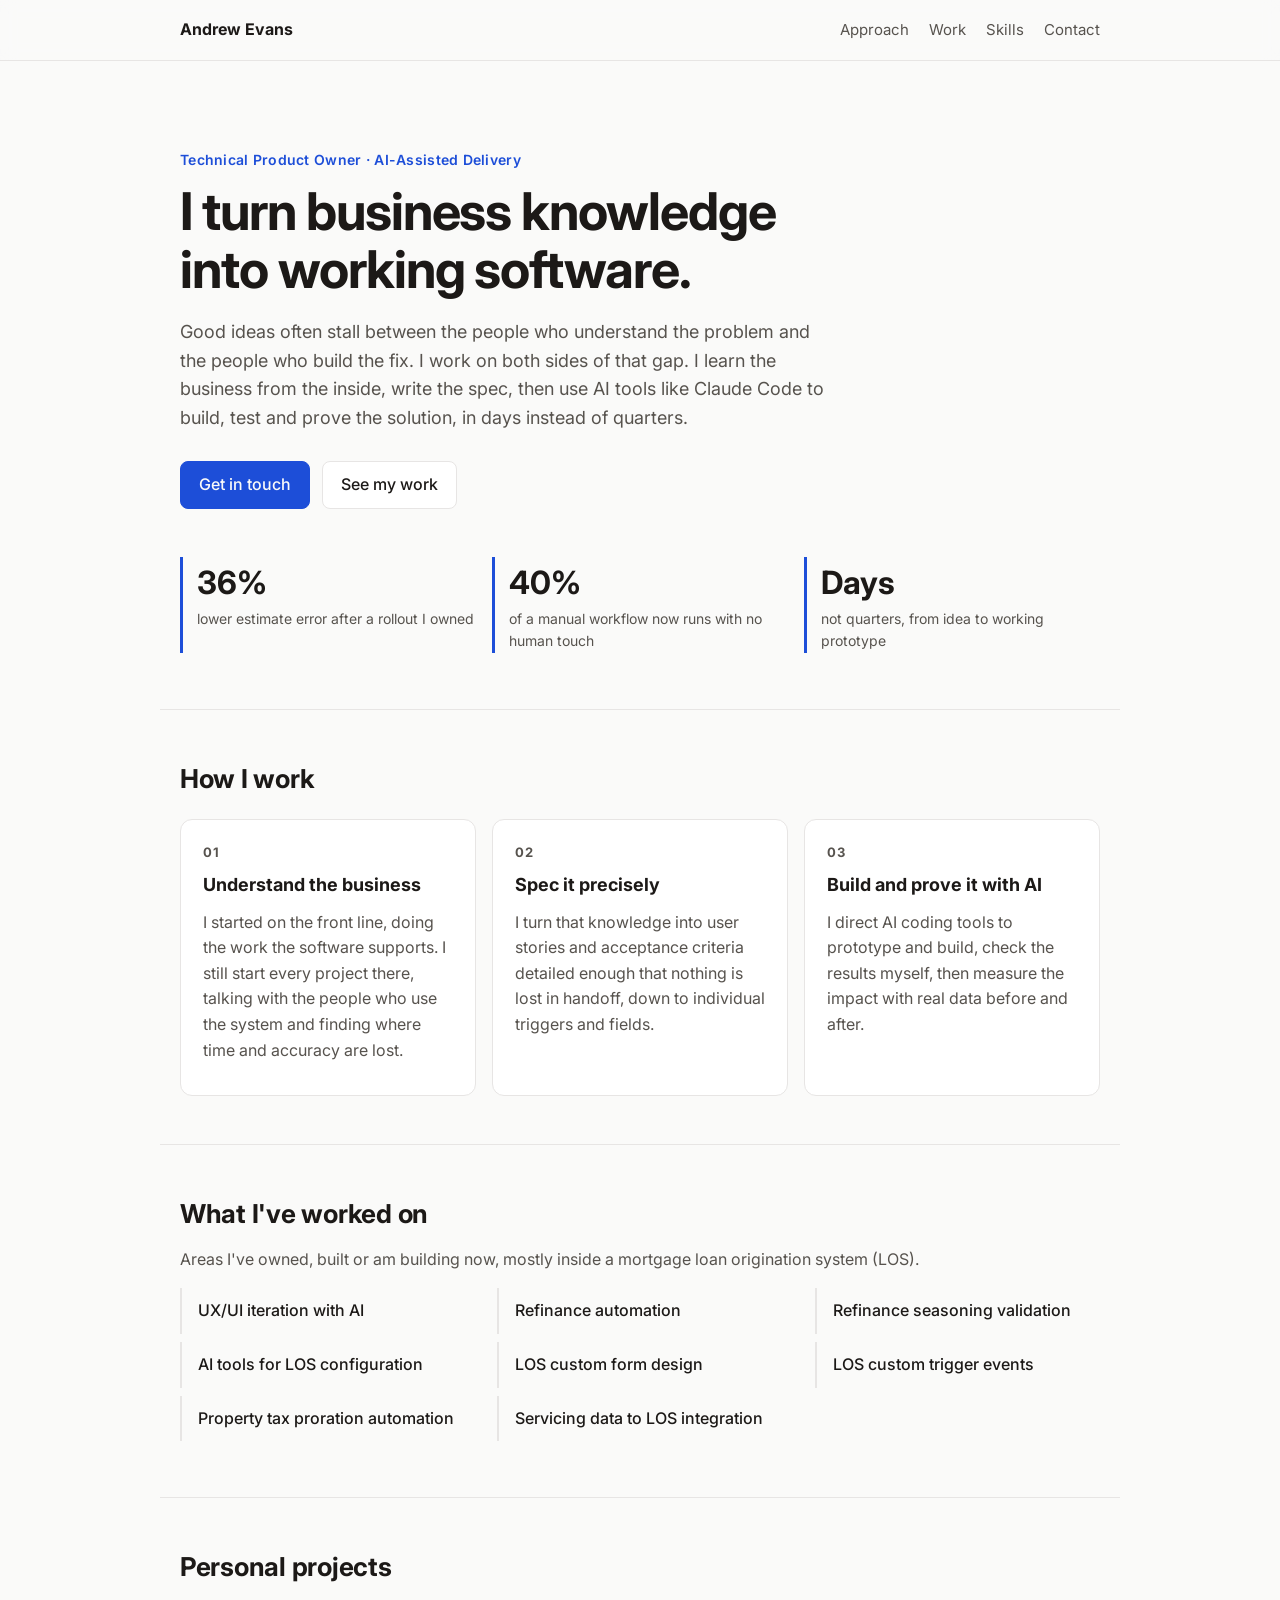
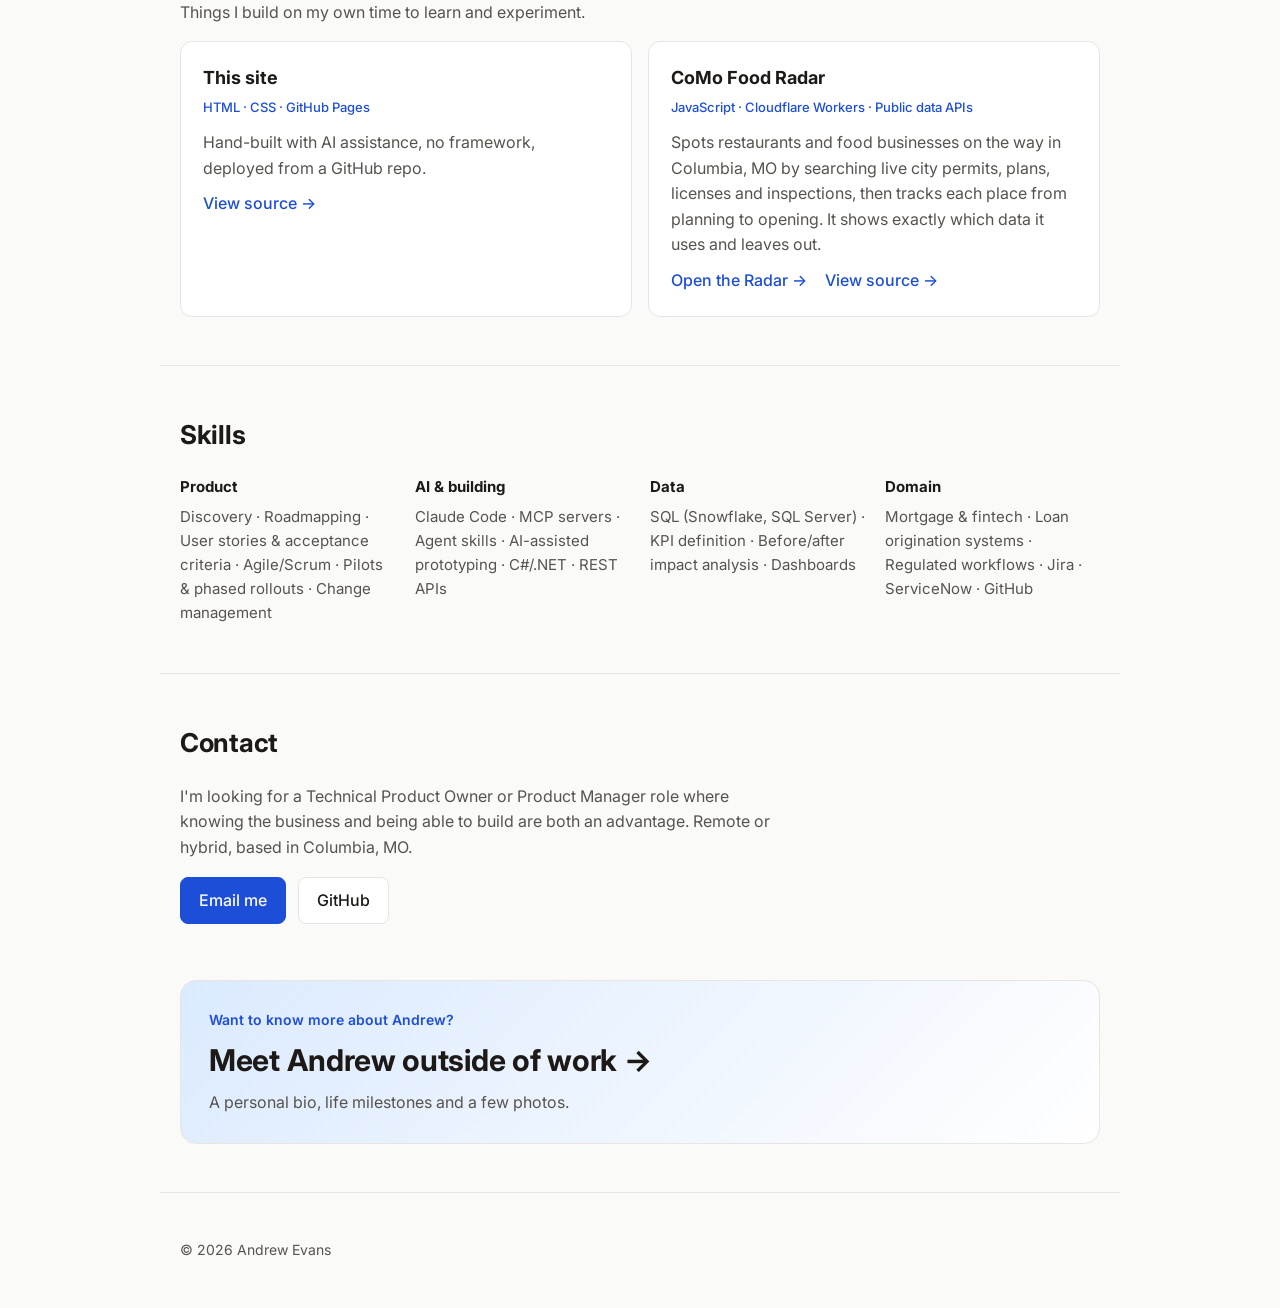
==== commit c791460a: "Keep Meet Andrew page strictly personal Co-Authored-By: Claude Opus 5.5 <noreply@anthropic.com>" ====
--- a/index.html
+++ b/index.html
@@ -122,7 +122,7 @@
       <a class="meet-card" href="about/">
         <span class="meet-kicker">Want to know more about Andrew?</span>
         <span class="meet-title">Meet Andrew outside of work →</span>
-        <span class="meet-sub">A quick bio, the milestones that got me here, and a few photos.</span>
+        <span class="meet-sub">A personal bio, life milestones and a few photos.</span>
       </a>
     </section>
   </main>
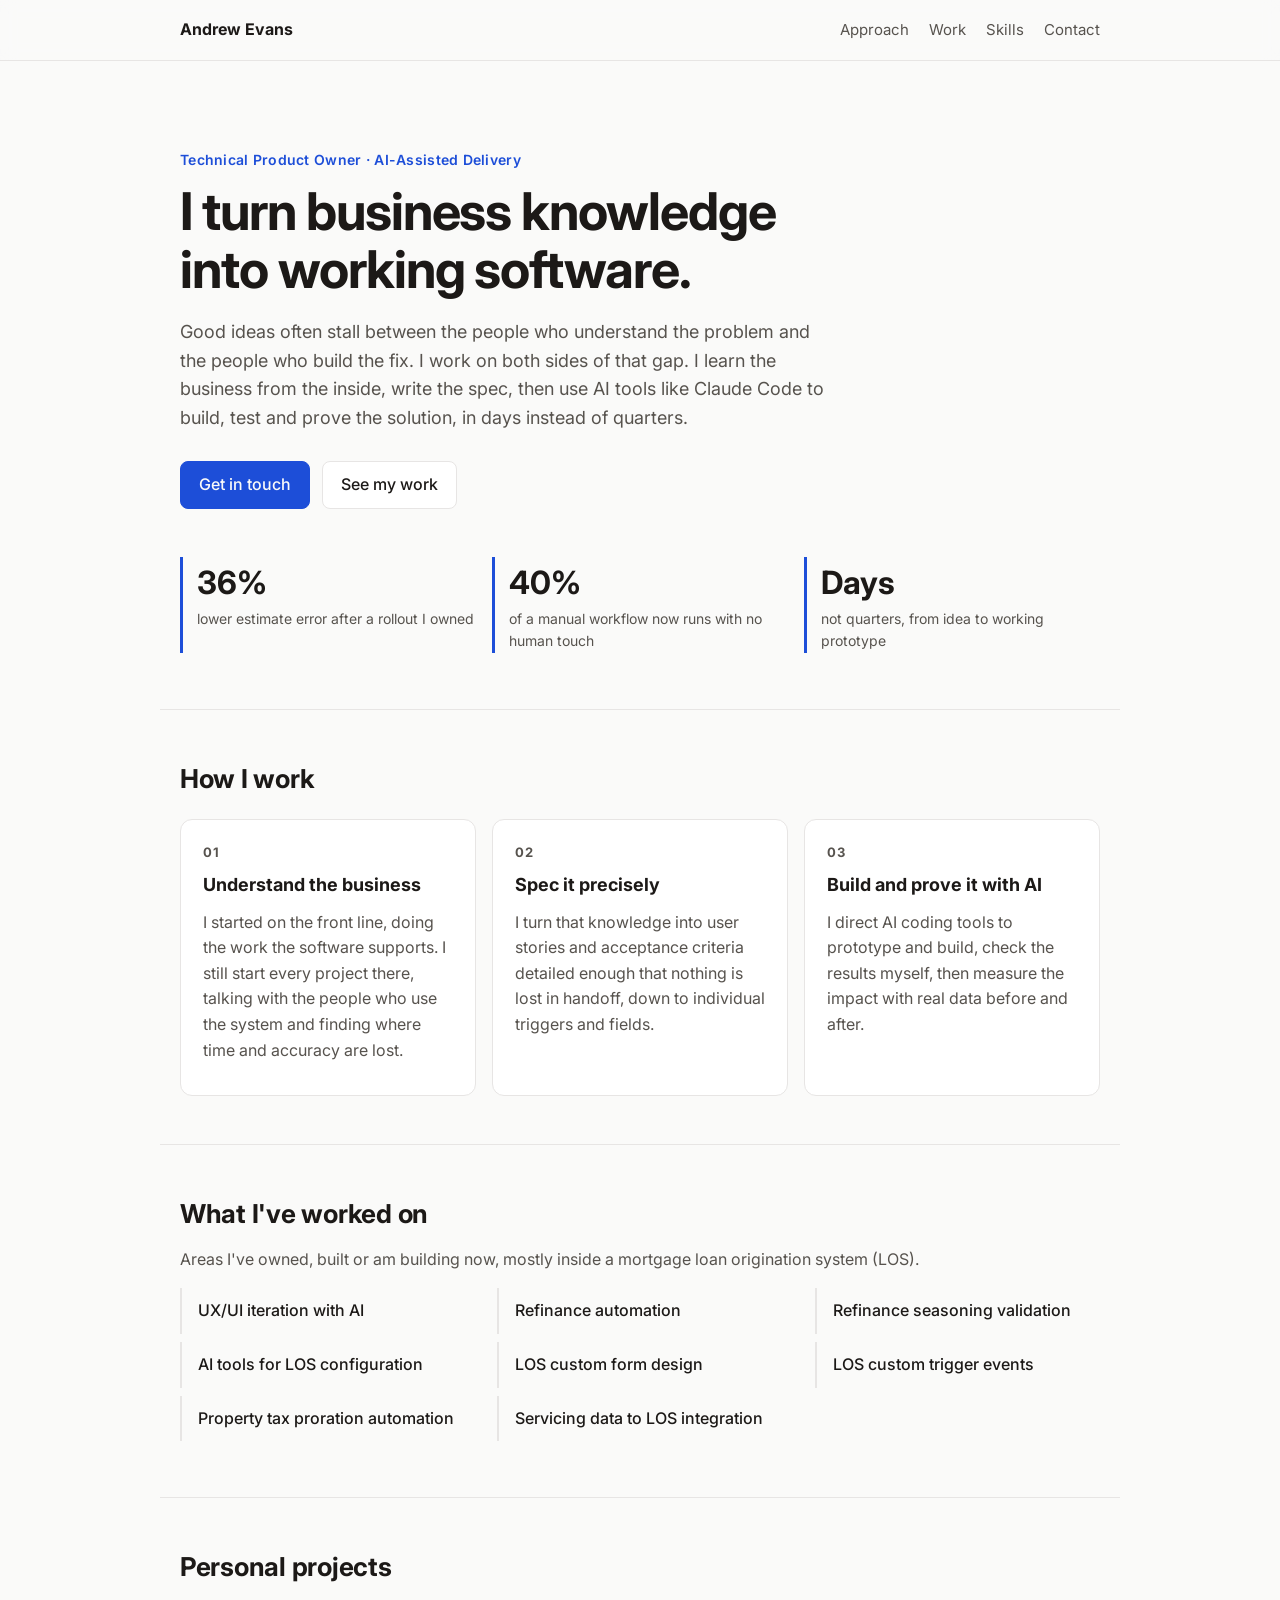
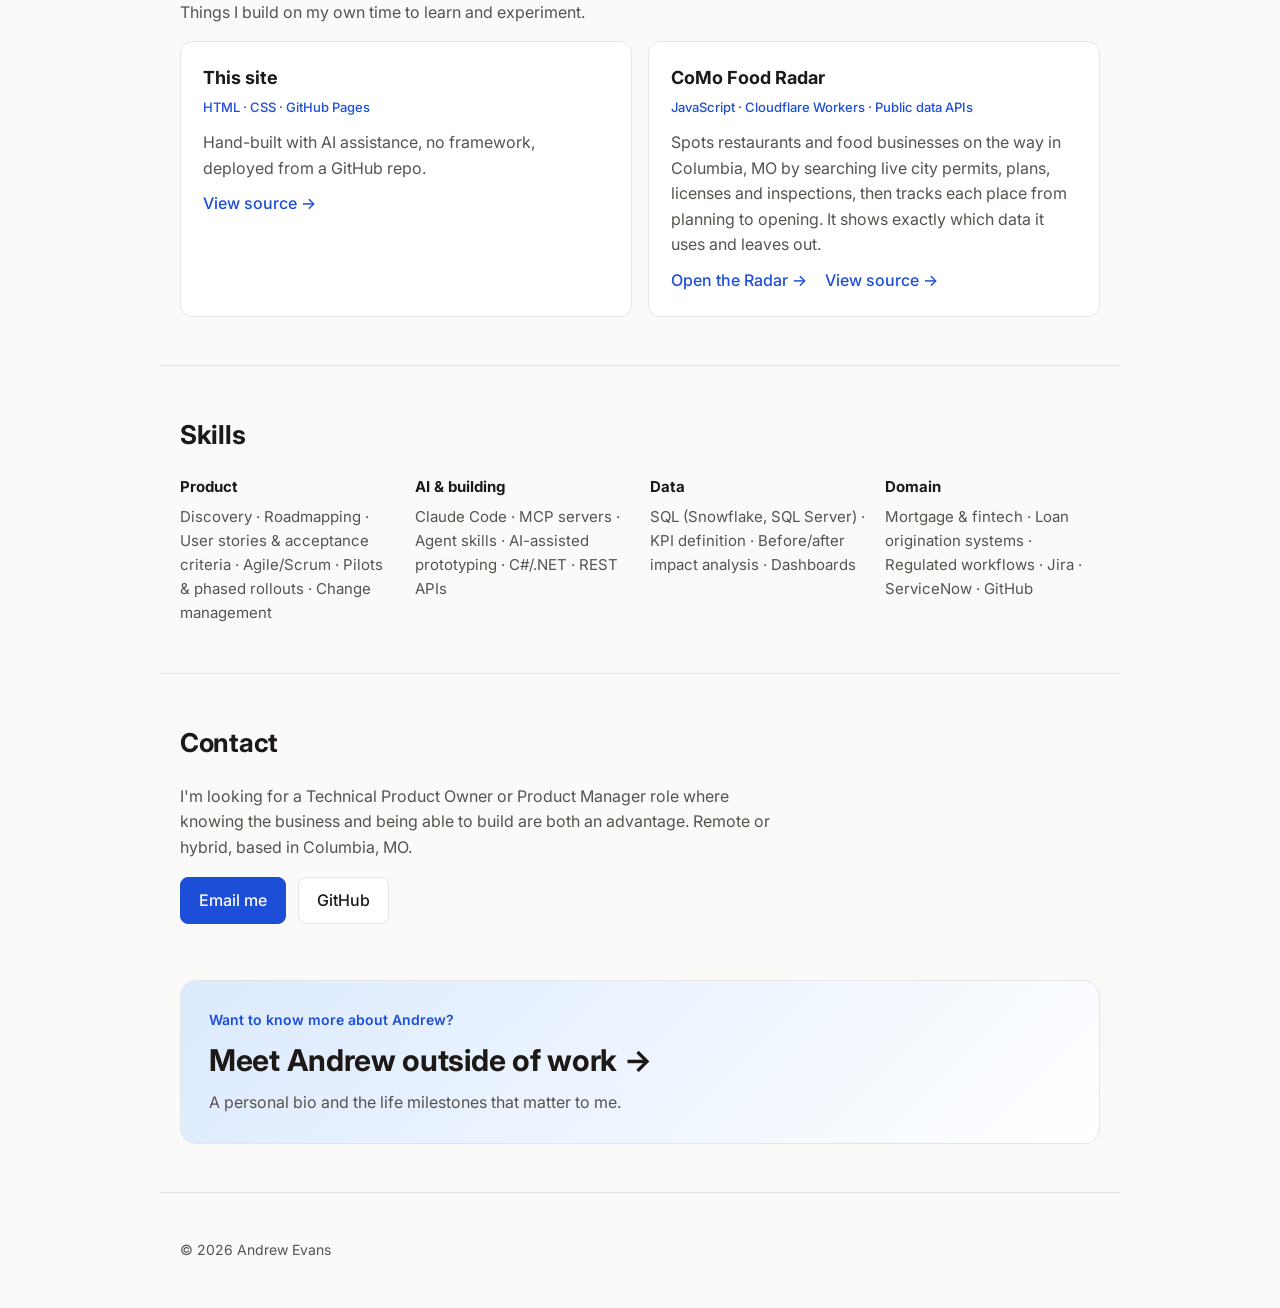
==== commit 50e172e5: "Hide portrait and gallery until photos are added Co-Authored-By: Claude Opus 5.5 <noreply@anthropic." ====
--- a/index.html
+++ b/index.html
@@ -122,7 +122,7 @@
       <a class="meet-card" href="about/">
         <span class="meet-kicker">Want to know more about Andrew?</span>
         <span class="meet-title">Meet Andrew outside of work →</span>
-        <span class="meet-sub">A personal bio, life milestones and a few photos.</span>
+        <span class="meet-sub">A personal bio and the life milestones that matter to me.</span>
       </a>
     </section>
   </main>
